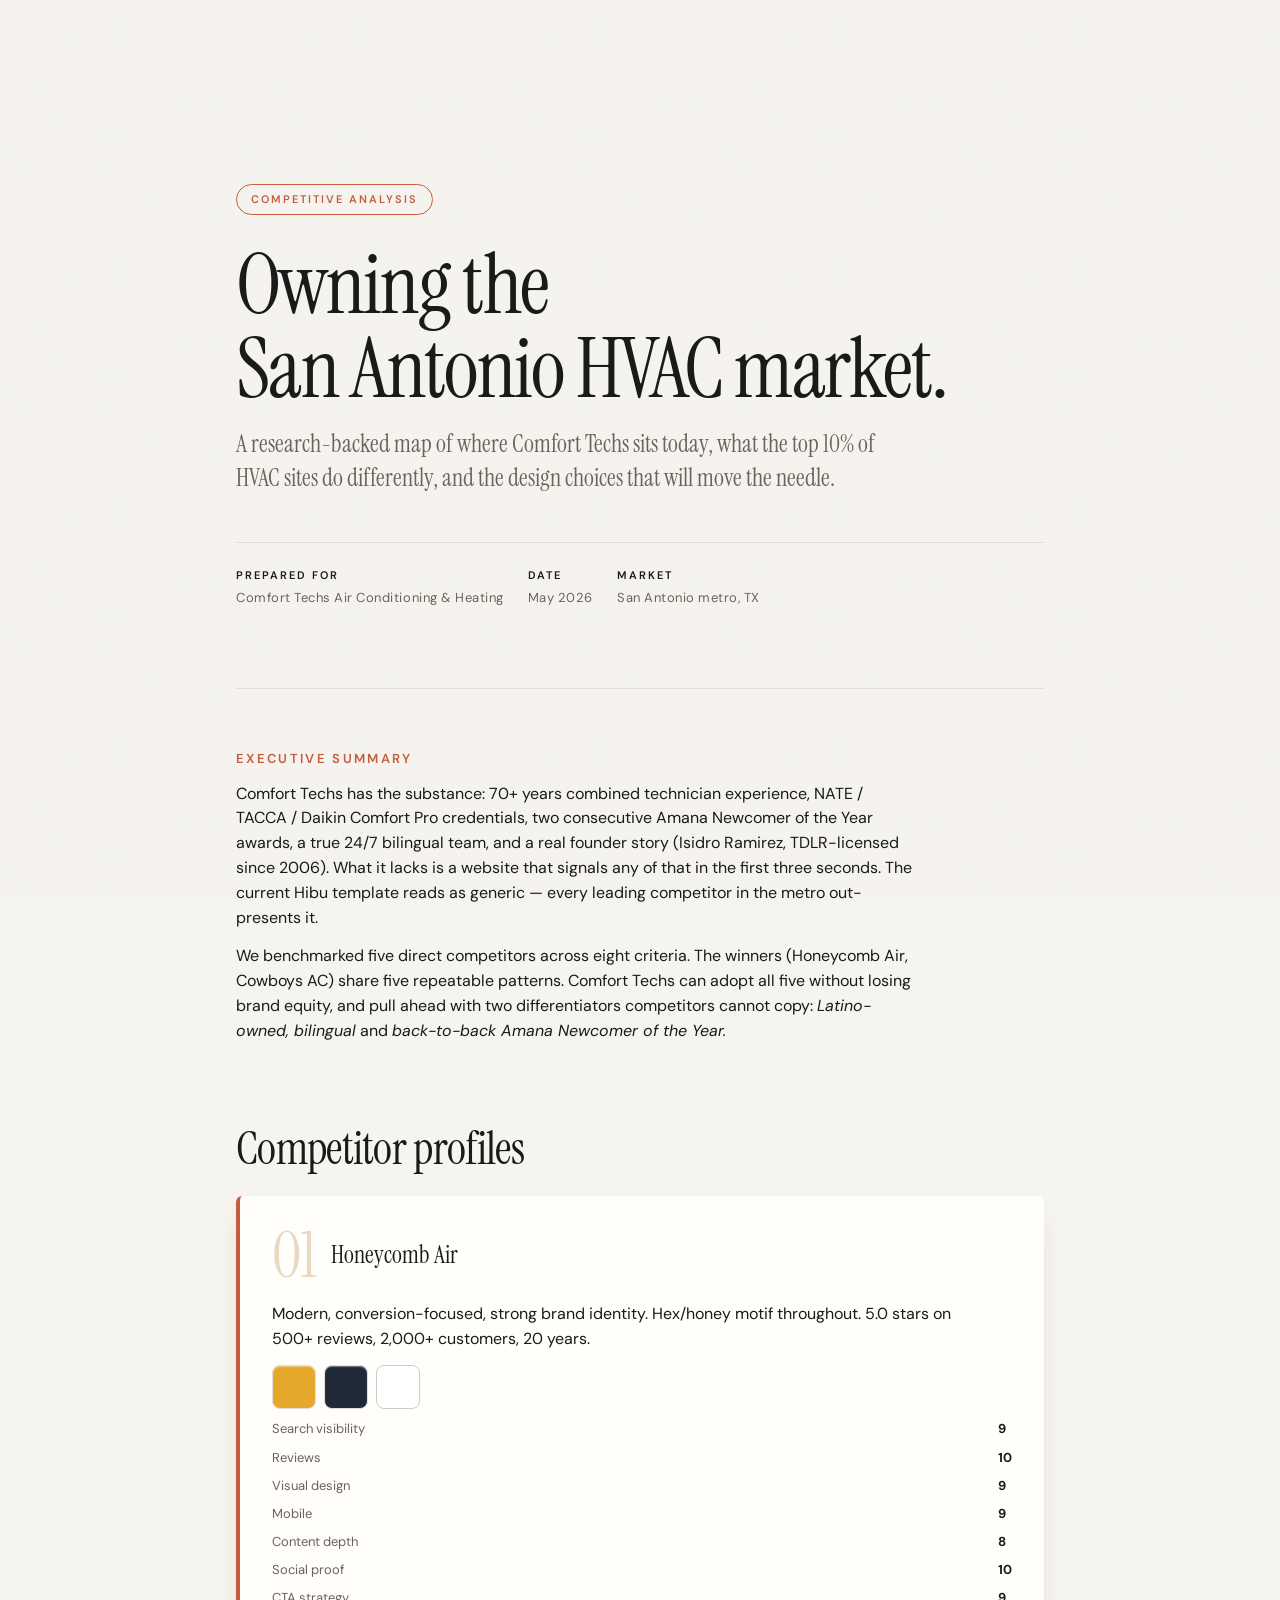
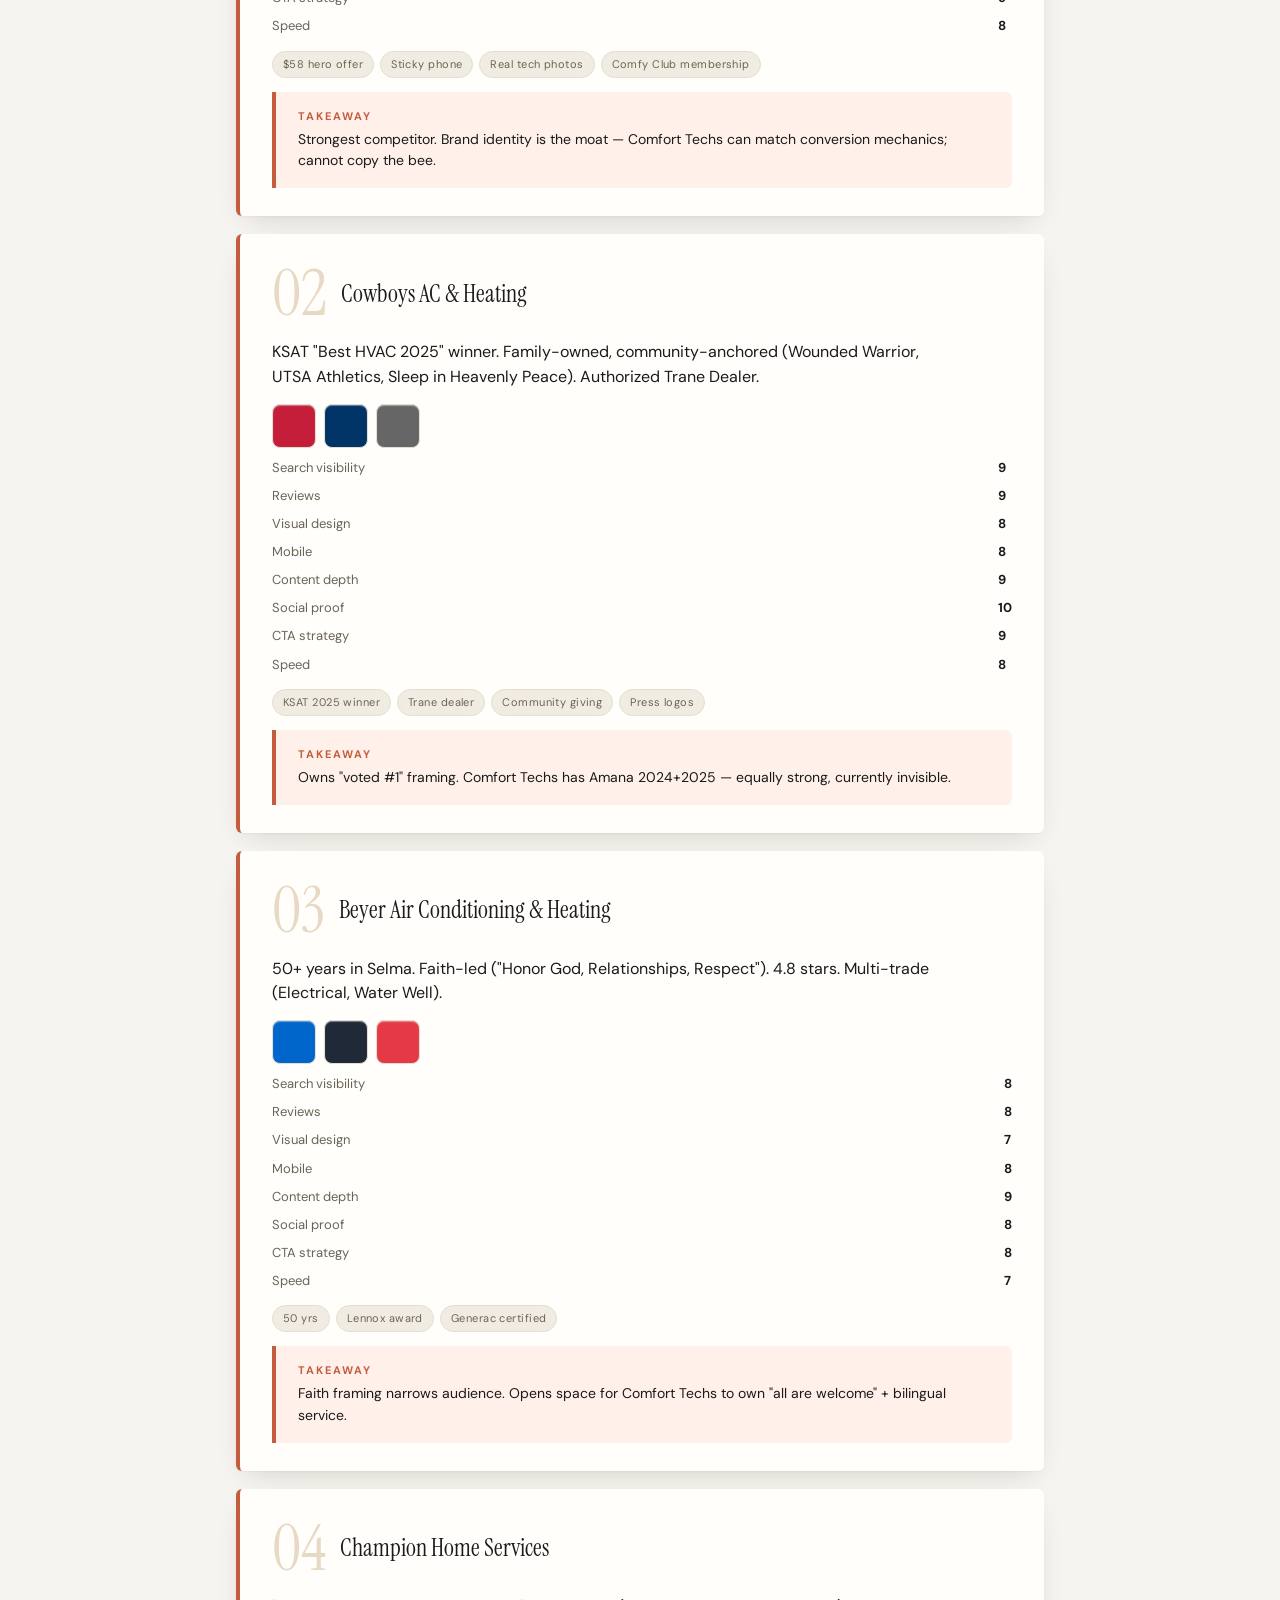
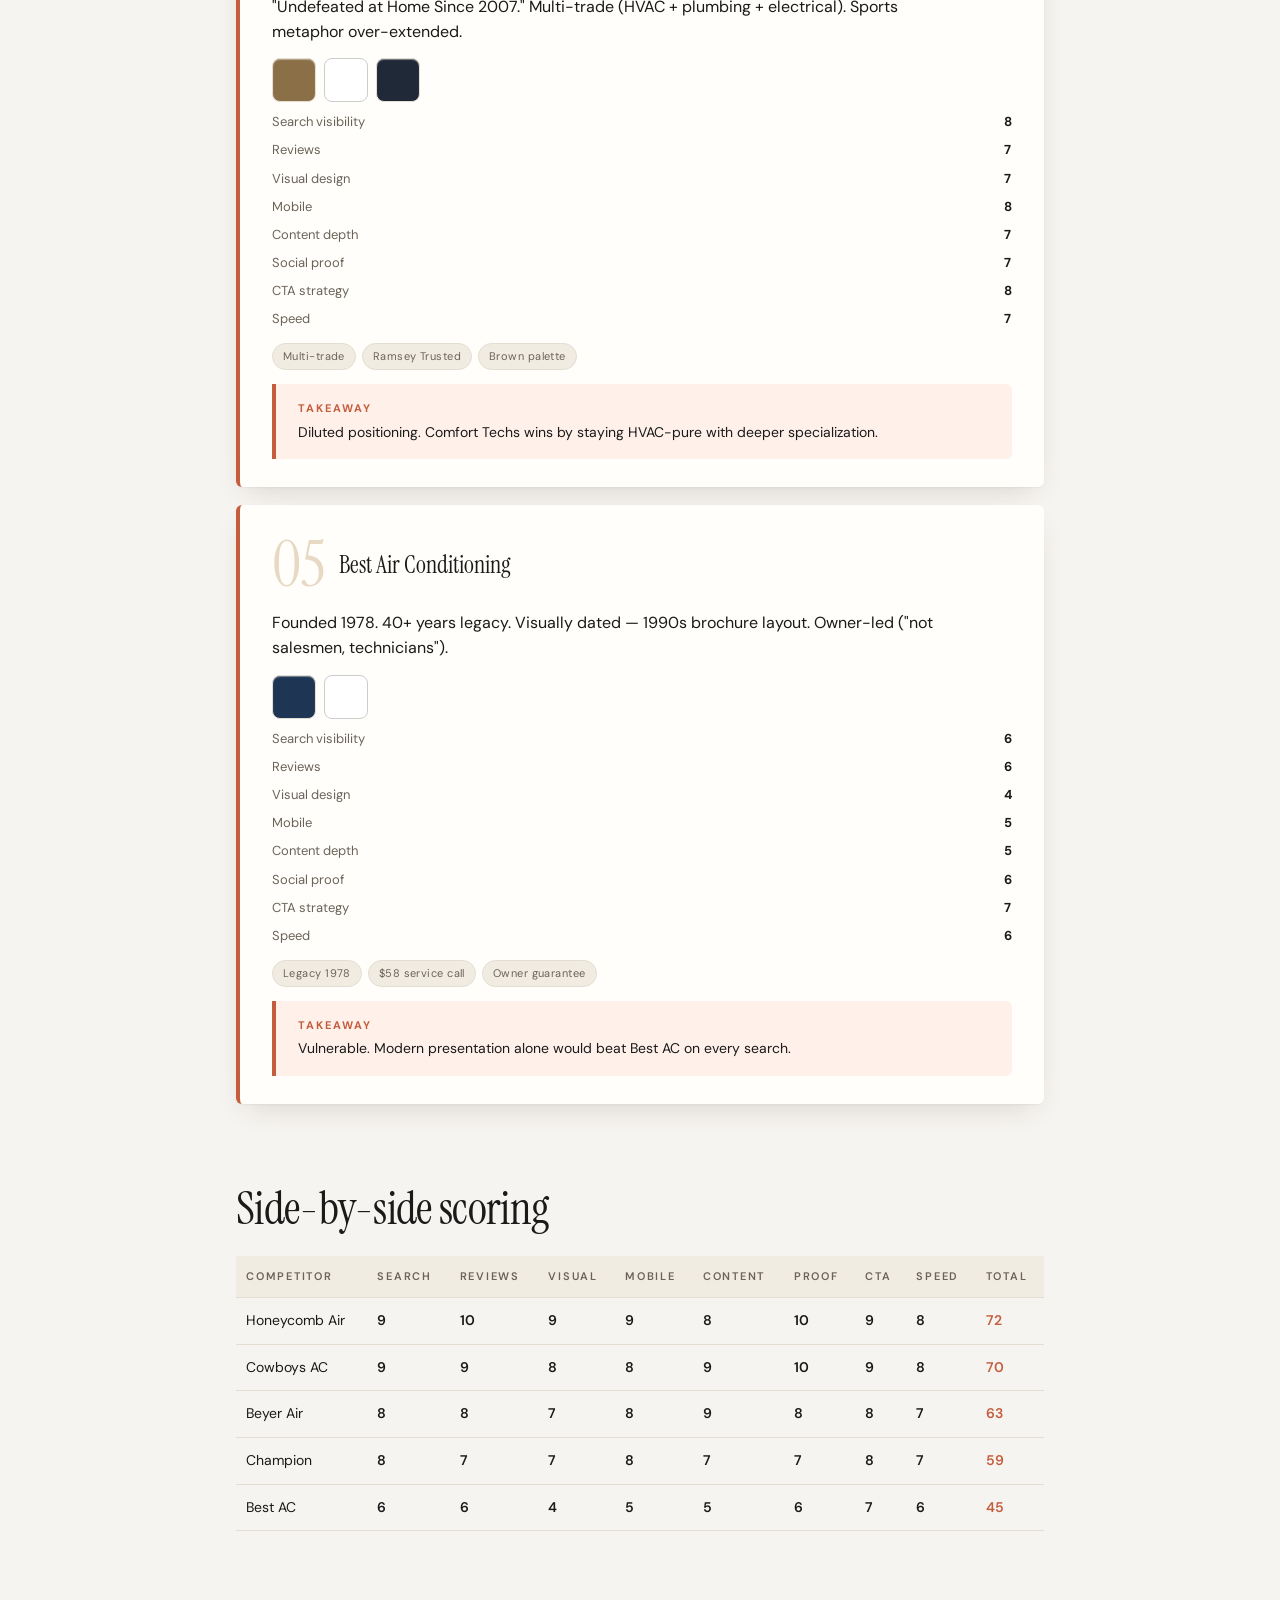
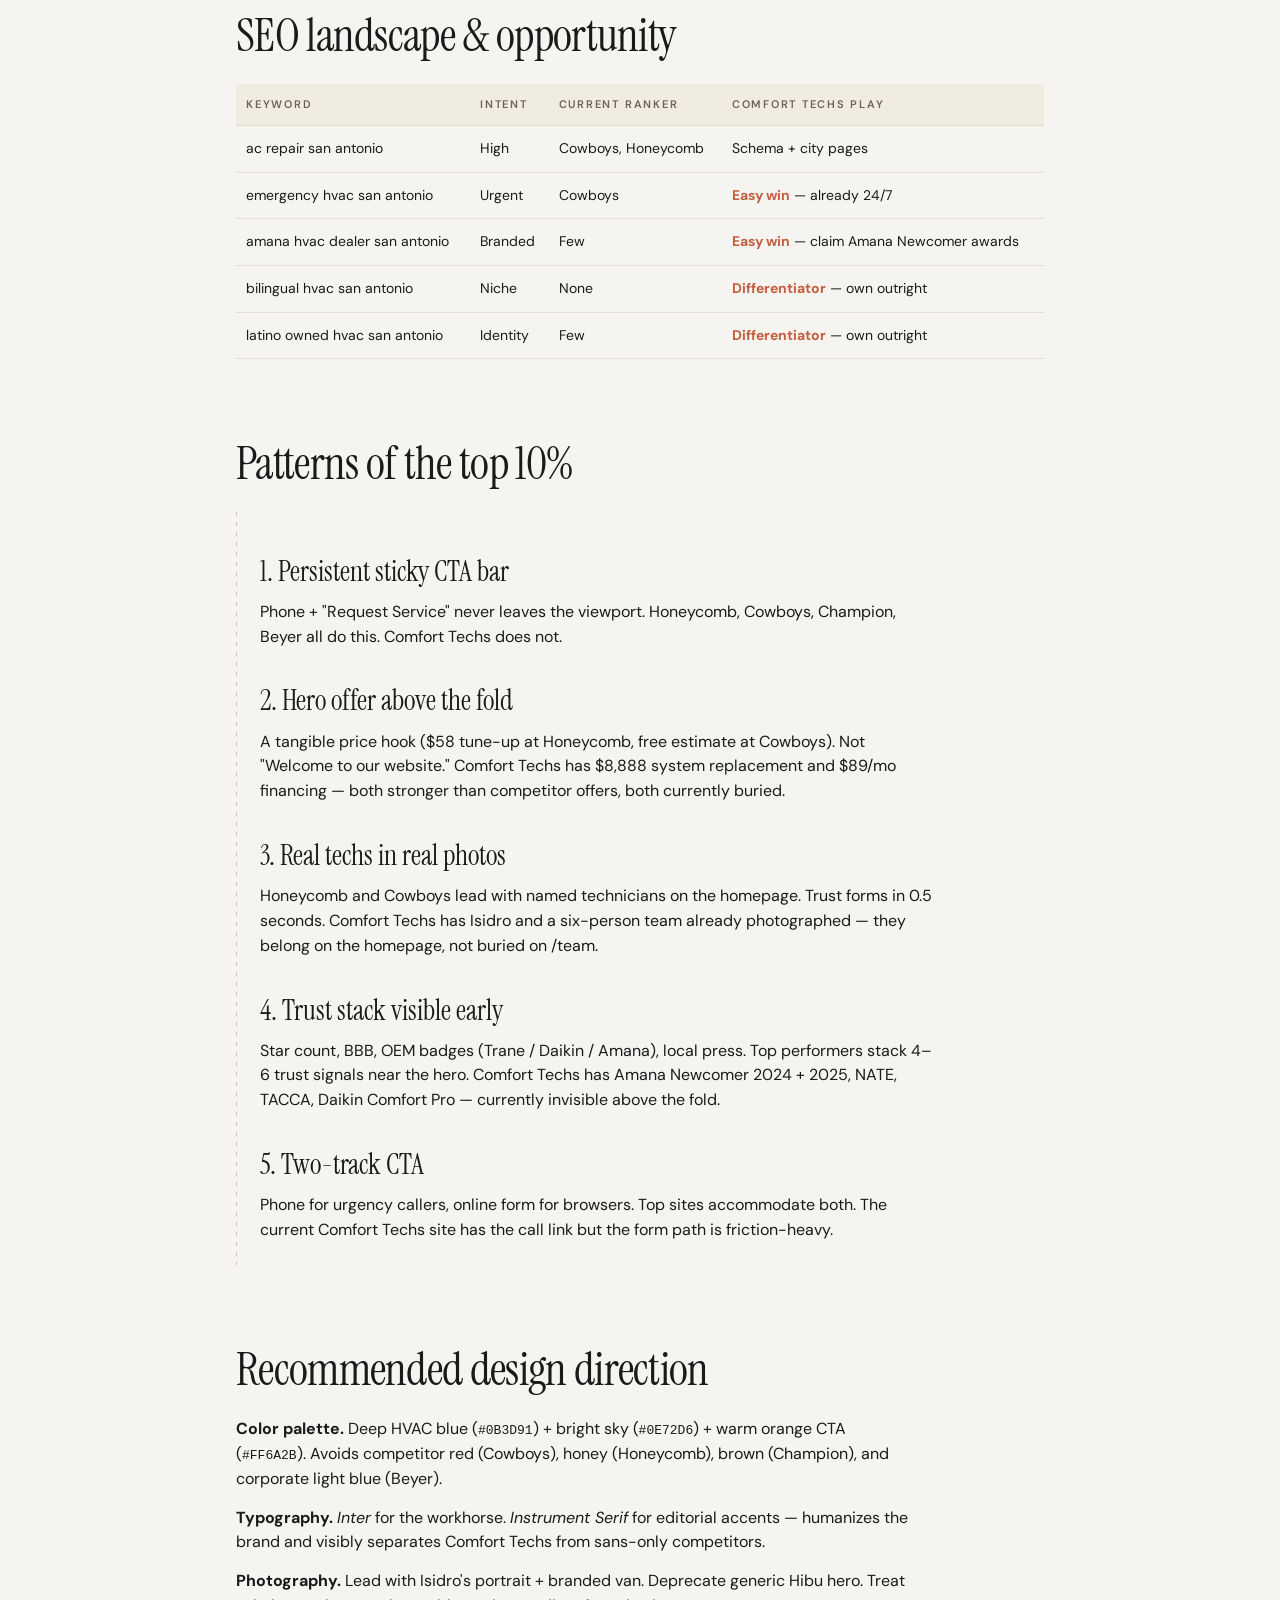
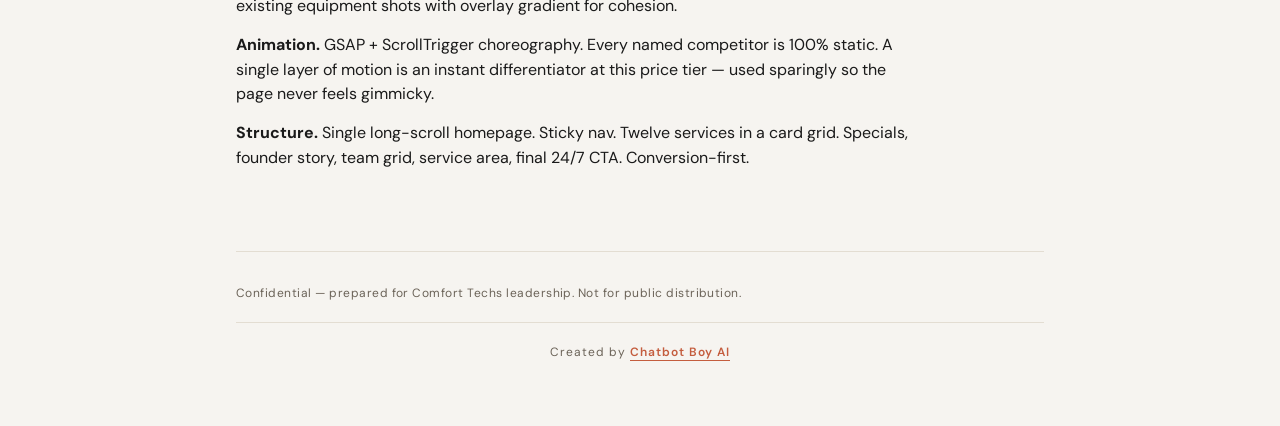
==== site/competitive-analysis.html @ fff66f8d "Comfort Techs website rebuild — premium scroll-animated single-page site Research-driven rebuild of " ====
<!doctype html>
<html lang="en">
<head>
<meta charset="utf-8">
<meta name="viewport" content="width=device-width,initial-scale=1">
<meta name="robots" content="noindex, nofollow">
<title>Comfort Techs — Competitive Analysis Report</title>
<link rel="preconnect" href="https://fonts.googleapis.com">
<link rel="preconnect" href="https://fonts.gstatic.com" crossorigin>
<link href="https://fonts.googleapis.com/css2?family=DM+Sans:wght@400;500;600;700&family=Instrument+Serif&display=swap" rel="stylesheet">
<style>
:root{
  --paper:#f6f4f0;
  --ink:#1a1a1a;
  --muted:#6b6358;
  --hairline:#e3ddd2;
  --terracotta:#c45d3e;
  --card:#fffefa;
  --shadow:0 1px 2px rgba(0,0,0,.04), 0 12px 28px -12px rgba(60,40,20,.18);
}
*{box-sizing:border-box}
html,body{margin:0;padding:0;background:var(--paper);color:var(--ink);font-family:"DM Sans",system-ui,sans-serif;line-height:1.55;-webkit-font-smoothing:antialiased}
body{position:relative;overflow-x:hidden}
body::before{
  content:"";position:fixed;inset:0;pointer-events:none;opacity:.35;z-index:0;
  background-image:url("data:image/svg+xml;utf8,<svg xmlns='http://www.w3.org/2000/svg' width='240' height='240'><filter id='n'><feTurbulence type='fractalNoise' baseFrequency='.85' numOctaves='2' stitchTiles='stitch'/><feColorMatrix values='0 0 0 0 .4 0 0 0 0 .35 0 0 0 0 .25 0 0 0 .07 0'/></filter><rect width='100%25' height='100%25' filter='url(%23n)'/></svg>");
}
.wrap{max-width:920px;margin:0 auto;padding:64px 56px;position:relative;z-index:1}
.cover{padding:120px 0 80px;border-bottom:1px solid var(--hairline);margin-bottom:60px}
.badge{display:inline-block;padding:6px 14px;border:1px solid var(--terracotta);color:var(--terracotta);font-size:11px;letter-spacing:.18em;text-transform:uppercase;font-weight:600;border-radius:999px;margin-bottom:28px}
h1{font-family:"Instrument Serif",serif;font-size:84px;line-height:1;letter-spacing:-.02em;font-weight:400;margin:0 0 16px}
h2{font-family:"Instrument Serif",serif;font-size:46px;line-height:1.05;letter-spacing:-.015em;font-weight:400;margin:80px 0 24px}
h3{font-family:"Instrument Serif",serif;font-size:28px;line-height:1.15;font-weight:400;margin:36px 0 12px}
h4{font-size:13px;letter-spacing:.18em;text-transform:uppercase;font-weight:600;color:var(--terracotta);margin:32px 0 12px}
.lede{font-family:"Instrument Serif",serif;font-size:24px;line-height:1.4;color:var(--muted);max-width:640px;margin-top:8px}
.meta{display:flex;gap:24px;margin-top:48px;padding-top:24px;border-top:1px solid var(--hairline);font-size:13px;color:var(--muted);letter-spacing:.04em}
.meta b{color:var(--ink);font-weight:600;display:block;font-size:11px;letter-spacing:.18em;text-transform:uppercase;margin-bottom:4px}
p{margin:0 0 14px;max-width:680px}
.card{background:var(--card);border-left:4px solid var(--terracotta);border-radius:6px;padding:28px 32px;box-shadow:var(--shadow);margin:18px 0;transition:transform .25s ease, box-shadow .25s ease}
.card:hover{transform:translateY(-2px);box-shadow:0 1px 2px rgba(0,0,0,.04), 0 18px 36px -14px rgba(60,40,20,.24)}
.card .num{font-family:"Instrument Serif",serif;font-size:64px;line-height:1;color:#e8d9c4;display:inline-block;margin-right:14px;vertical-align:middle}
.card .ctitle{font-family:"Instrument Serif",serif;font-size:24px;line-height:1.2;display:inline-block;vertical-align:middle}
.swatches{display:flex;gap:8px;margin:14px 0 6px}
.sw{width:44px;height:44px;border-radius:8px;border:1px solid var(--hairline);box-shadow:inset 0 1px 1px rgba(255,255,255,.4)}
.tags{display:flex;flex-wrap:wrap;gap:6px;margin-top:14px}
.tag{display:inline-block;padding:4px 10px;background:#f1ece2;border:1px solid var(--hairline);border-radius:999px;font-size:11px;letter-spacing:.04em;color:var(--muted)}
table{width:100%;border-collapse:collapse;margin:18px 0 28px;font-size:14px}
th,td{padding:12px 10px;text-align:left;border-bottom:1px solid var(--hairline)}
th{font-size:11px;letter-spacing:.16em;text-transform:uppercase;color:var(--muted);font-weight:600;background:#f1ece2}
td.score{font-variant-numeric:tabular-nums;font-weight:600}
.flow{position:relative;padding:8px 0 8px 24px;margin:24px 0}
.flow::before{content:"";position:absolute;left:0;top:0;bottom:0;width:1px;background:repeating-linear-gradient(to bottom, var(--terracotta) 0 4px, transparent 4px 10px);opacity:.4}
.score-row{display:grid;grid-template-columns:1fr auto;gap:8px 18px;font-size:13px;margin-top:10px}
.score-row span{color:var(--muted)}
.score-row b{font-variant-numeric:tabular-nums}
.takeaway{background:#fff1ea;border-left:4px solid var(--terracotta);padding:16px 22px;margin:14px 0 0;border-radius:0 6px 6px 0;font-size:14px}
.takeaway b{color:var(--terracotta);font-size:11px;letter-spacing:.18em;text-transform:uppercase;display:block;margin-bottom:4px}
.foot{margin-top:80px;padding-top:32px;border-top:1px solid var(--hairline);font-size:12px;color:var(--muted);letter-spacing:.04em}
@media (max-width:640px){
  .wrap{padding:40px 24px}
  h1{font-size:54px}
  h2{font-size:34px;margin-top:56px}
  .meta{flex-direction:column;gap:14px}
  .card{padding:20px 22px}
}
@media print{
  body{background:#fff}
  body::before{display:none}
  .wrap{padding:0;max-width:none}
  .card{break-inside:avoid;box-shadow:none;border:1px solid var(--hairline);border-left:4px solid var(--terracotta)}
  h2{break-after:avoid}
  table{break-inside:avoid}
  @page{size:A4;margin:18mm}
}
</style>
</head>
<body>
<div class="wrap">

  <header class="cover">
    <div class="badge">Competitive Analysis</div>
    <h1>Owning the<br>San Antonio HVAC market.</h1>
    <p class="lede">A research-backed map of where Comfort Techs sits today, what the top 10% of HVAC sites do differently, and the design choices that will move the needle.</p>
    <div class="meta">
      <div><b>Prepared for</b>Comfort Techs Air Conditioning &amp; Heating</div>
      <div><b>Date</b>May 2026</div>
      <div><b>Market</b>San Antonio metro, TX</div>
    </div>
  </header>

  <h4>Executive Summary</h4>
  <p>Comfort Techs has the substance: 70+ years combined technician experience, NATE / TACCA / Daikin Comfort Pro credentials, two consecutive Amana Newcomer of the Year awards, a true 24/7 bilingual team, and a real founder story (Isidro Ramirez, TDLR-licensed since 2006). What it lacks is a website that signals any of that in the first three seconds. The current Hibu template reads as generic — every leading competitor in the metro out-presents it.</p>
  <p>We benchmarked five direct competitors across eight criteria. The winners (Honeycomb Air, Cowboys AC) share five repeatable patterns. Comfort Techs can adopt all five without losing brand equity, and pull ahead with two differentiators competitors cannot copy: <i>Latino-owned, bilingual</i> and <i>back-to-back Amana Newcomer of the Year.</i></p>

  <h2>Competitor profiles</h2>

  <div class="card">
    <span class="num">01</span><span class="ctitle">Honeycomb Air</span>
    <p style="margin-top:14px">Modern, conversion-focused, strong brand identity. Hex/honey motif throughout. 5.0 stars on 500+ reviews, 2,000+ customers, 20 years.</p>
    <div class="swatches">
      <div class="sw" style="background:#E5A82B" title="Honey gold"></div>
      <div class="sw" style="background:#1F2937" title="Charcoal navy"></div>
      <div class="sw" style="background:#FFFFFF;border-color:#ccc" title="White"></div>
    </div>
    <div class="score-row">
      <span>Search visibility</span><b>9</b>
      <span>Reviews</span><b>10</b>
      <span>Visual design</span><b>9</b>
      <span>Mobile</span><b>9</b>
      <span>Content depth</span><b>8</b>
      <span>Social proof</span><b>10</b>
      <span>CTA strategy</span><b>9</b>
      <span>Speed</span><b>8</b>
    </div>
    <div class="tags"><span class="tag">$58 hero offer</span><span class="tag">Sticky phone</span><span class="tag">Real tech photos</span><span class="tag">Comfy Club membership</span></div>
    <div class="takeaway"><b>Takeaway</b>Strongest competitor. Brand identity is the moat — Comfort Techs can match conversion mechanics; cannot copy the bee.</div>
  </div>

  <div class="card">
    <span class="num">02</span><span class="ctitle">Cowboys AC &amp; Heating</span>
    <p style="margin-top:14px">KSAT "Best HVAC 2025" winner. Family-owned, community-anchored (Wounded Warrior, UTSA Athletics, Sleep in Heavenly Peace). Authorized Trane Dealer.</p>
    <div class="swatches">
      <div class="sw" style="background:#C41E3A"></div>
      <div class="sw" style="background:#003366"></div>
      <div class="sw" style="background:#666666"></div>
    </div>
    <div class="score-row">
      <span>Search visibility</span><b>9</b>
      <span>Reviews</span><b>9</b>
      <span>Visual design</span><b>8</b>
      <span>Mobile</span><b>8</b>
      <span>Content depth</span><b>9</b>
      <span>Social proof</span><b>10</b>
      <span>CTA strategy</span><b>9</b>
      <span>Speed</span><b>8</b>
    </div>
    <div class="tags"><span class="tag">KSAT 2025 winner</span><span class="tag">Trane dealer</span><span class="tag">Community giving</span><span class="tag">Press logos</span></div>
    <div class="takeaway"><b>Takeaway</b>Owns "voted #1" framing. Comfort Techs has Amana 2024+2025 — equally strong, currently invisible.</div>
  </div>

  <div class="card">
    <span class="num">03</span><span class="ctitle">Beyer Air Conditioning &amp; Heating</span>
    <p style="margin-top:14px">50+ years in Selma. Faith-led ("Honor God, Relationships, Respect"). 4.8 stars. Multi-trade (Electrical, Water Well).</p>
    <div class="swatches">
      <div class="sw" style="background:#0066CC"></div>
      <div class="sw" style="background:#1F2937"></div>
      <div class="sw" style="background:#E63946"></div>
    </div>
    <div class="score-row">
      <span>Search visibility</span><b>8</b>
      <span>Reviews</span><b>8</b>
      <span>Visual design</span><b>7</b>
      <span>Mobile</span><b>8</b>
      <span>Content depth</span><b>9</b>
      <span>Social proof</span><b>8</b>
      <span>CTA strategy</span><b>8</b>
      <span>Speed</span><b>7</b>
    </div>
    <div class="tags"><span class="tag">50 yrs</span><span class="tag">Lennox award</span><span class="tag">Generac certified</span></div>
    <div class="takeaway"><b>Takeaway</b>Faith framing narrows audience. Opens space for Comfort Techs to own "all are welcome" + bilingual service.</div>
  </div>

  <div class="card">
    <span class="num">04</span><span class="ctitle">Champion Home Services</span>
    <p style="margin-top:14px">"Undefeated at Home Since 2007." Multi-trade (HVAC + plumbing + electrical). Sports metaphor over-extended.</p>
    <div class="swatches">
      <div class="sw" style="background:#8B6F47"></div>
      <div class="sw" style="background:#FFFFFF;border-color:#ccc"></div>
      <div class="sw" style="background:#1F2937"></div>
    </div>
    <div class="score-row">
      <span>Search visibility</span><b>8</b>
      <span>Reviews</span><b>7</b>
      <span>Visual design</span><b>7</b>
      <span>Mobile</span><b>8</b>
      <span>Content depth</span><b>7</b>
      <span>Social proof</span><b>7</b>
      <span>CTA strategy</span><b>8</b>
      <span>Speed</span><b>7</b>
    </div>
    <div class="tags"><span class="tag">Multi-trade</span><span class="tag">Ramsey Trusted</span><span class="tag">Brown palette</span></div>
    <div class="takeaway"><b>Takeaway</b>Diluted positioning. Comfort Techs wins by staying HVAC-pure with deeper specialization.</div>
  </div>

  <div class="card">
    <span class="num">05</span><span class="ctitle">Best Air Conditioning</span>
    <p style="margin-top:14px">Founded 1978. 40+ years legacy. Visually dated — 1990s brochure layout. Owner-led ("not salesmen, technicians").</p>
    <div class="swatches">
      <div class="sw" style="background:#1F3554"></div>
      <div class="sw" style="background:#FFFFFF;border-color:#ccc"></div>
    </div>
    <div class="score-row">
      <span>Search visibility</span><b>6</b>
      <span>Reviews</span><b>6</b>
      <span>Visual design</span><b>4</b>
      <span>Mobile</span><b>5</b>
      <span>Content depth</span><b>5</b>
      <span>Social proof</span><b>6</b>
      <span>CTA strategy</span><b>7</b>
      <span>Speed</span><b>6</b>
    </div>
    <div class="tags"><span class="tag">Legacy 1978</span><span class="tag">$58 service call</span><span class="tag">Owner guarantee</span></div>
    <div class="takeaway"><b>Takeaway</b>Vulnerable. Modern presentation alone would beat Best AC on every search.</div>
  </div>

  <h2>Side-by-side scoring</h2>
  <table>
    <thead><tr><th>Competitor</th><th>Search</th><th>Reviews</th><th>Visual</th><th>Mobile</th><th>Content</th><th>Proof</th><th>CTA</th><th>Speed</th><th>Total</th></tr></thead>
    <tbody>
      <tr><td>Honeycomb Air</td><td class="score">9</td><td class="score">10</td><td class="score">9</td><td class="score">9</td><td class="score">8</td><td class="score">10</td><td class="score">9</td><td class="score">8</td><td class="score" style="color:var(--terracotta)">72</td></tr>
      <tr><td>Cowboys AC</td><td class="score">9</td><td class="score">9</td><td class="score">8</td><td class="score">8</td><td class="score">9</td><td class="score">10</td><td class="score">9</td><td class="score">8</td><td class="score" style="color:var(--terracotta)">70</td></tr>
      <tr><td>Beyer Air</td><td class="score">8</td><td class="score">8</td><td class="score">7</td><td class="score">8</td><td class="score">9</td><td class="score">8</td><td class="score">8</td><td class="score">7</td><td class="score" style="color:var(--terracotta)">63</td></tr>
      <tr><td>Champion</td><td class="score">8</td><td class="score">7</td><td class="score">7</td><td class="score">8</td><td class="score">7</td><td class="score">7</td><td class="score">8</td><td class="score">7</td><td class="score" style="color:var(--terracotta)">59</td></tr>
      <tr><td>Best AC</td><td class="score">6</td><td class="score">6</td><td class="score">4</td><td class="score">5</td><td class="score">5</td><td class="score">6</td><td class="score">7</td><td class="score">6</td><td class="score" style="color:var(--terracotta)">45</td></tr>
    </tbody>
  </table>

  <h2>SEO landscape &amp; opportunity</h2>
  <table>
    <thead><tr><th>Keyword</th><th>Intent</th><th>Current ranker</th><th>Comfort Techs play</th></tr></thead>
    <tbody>
      <tr><td>ac repair san antonio</td><td>High</td><td>Cowboys, Honeycomb</td><td>Schema + city pages</td></tr>
      <tr><td>emergency hvac san antonio</td><td>Urgent</td><td>Cowboys</td><td><b style="color:var(--terracotta)">Easy win</b> — already 24/7</td></tr>
      <tr><td>amana hvac dealer san antonio</td><td>Branded</td><td>Few</td><td><b style="color:var(--terracotta)">Easy win</b> — claim Amana Newcomer awards</td></tr>
      <tr><td>bilingual hvac san antonio</td><td>Niche</td><td>None</td><td><b style="color:var(--terracotta)">Differentiator</b> — own outright</td></tr>
      <tr><td>latino owned hvac san antonio</td><td>Identity</td><td>Few</td><td><b style="color:var(--terracotta)">Differentiator</b> — own outright</td></tr>
    </tbody>
  </table>

  <h2>Patterns of the top 10%</h2>
  <div class="flow">
    <h3>1. Persistent sticky CTA bar</h3>
    <p>Phone + "Request Service" never leaves the viewport. Honeycomb, Cowboys, Champion, Beyer all do this. Comfort Techs does not.</p>

    <h3>2. Hero offer above the fold</h3>
    <p>A tangible price hook ($58 tune-up at Honeycomb, free estimate at Cowboys). Not "Welcome to our website." Comfort Techs has $8,888 system replacement and $89/mo financing — both stronger than competitor offers, both currently buried.</p>

    <h3>3. Real techs in real photos</h3>
    <p>Honeycomb and Cowboys lead with named technicians on the homepage. Trust forms in 0.5 seconds. Comfort Techs has Isidro and a six-person team already photographed — they belong on the homepage, not buried on /team.</p>

    <h3>4. Trust stack visible early</h3>
    <p>Star count, BBB, OEM badges (Trane / Daikin / Amana), local press. Top performers stack 4–6 trust signals near the hero. Comfort Techs has Amana Newcomer 2024 + 2025, NATE, TACCA, Daikin Comfort Pro — currently invisible above the fold.</p>

    <h3>5. Two-track CTA</h3>
    <p>Phone for urgency callers, online form for browsers. Top sites accommodate both. The current Comfort Techs site has the call link but the form path is friction-heavy.</p>
  </div>

  <h2>Recommended design direction</h2>
  <p><b>Color palette.</b> Deep HVAC blue (<code>#0B3D91</code>) + bright sky (<code>#0E72D6</code>) + warm orange CTA (<code>#FF6A2B</code>). Avoids competitor red (Cowboys), honey (Honeycomb), brown (Champion), and corporate light blue (Beyer).</p>
  <p><b>Typography.</b> <i>Inter</i> for the workhorse. <i>Instrument Serif</i> for editorial accents — humanizes the brand and visibly separates Comfort Techs from sans-only competitors.</p>
  <p><b>Photography.</b> Lead with Isidro's portrait + branded van. Deprecate generic Hibu hero. Treat existing equipment shots with overlay gradient for cohesion.</p>
  <p><b>Animation.</b> GSAP + ScrollTrigger choreography. Every named competitor is 100% static. A single layer of motion is an instant differentiator at this price tier — used sparingly so the page never feels gimmicky.</p>
  <p><b>Structure.</b> Single long-scroll homepage. Sticky nav. Twelve services in a card grid. Specials, founder story, team grid, service area, final 24/7 CTA. Conversion-first.</p>

  <div class="foot">
    <div>Confidential — prepared for Comfort Techs leadership. Not for public distribution.</div>
    <div style="width:100%; margin-top:20px; padding-top:20px; border-top:1px solid var(--hairline); text-align:center; font-size:12px; letter-spacing:0.08em;">
      Created by <a href="https://www.chatbotboy.ai/" target="_blank" rel="noopener" style="color:var(--terracotta); font-weight:600; border-bottom:1px solid var(--terracotta); text-decoration:none;">Chatbot Boy AI</a>
    </div>
  </div>

</div>
</body>
</html>
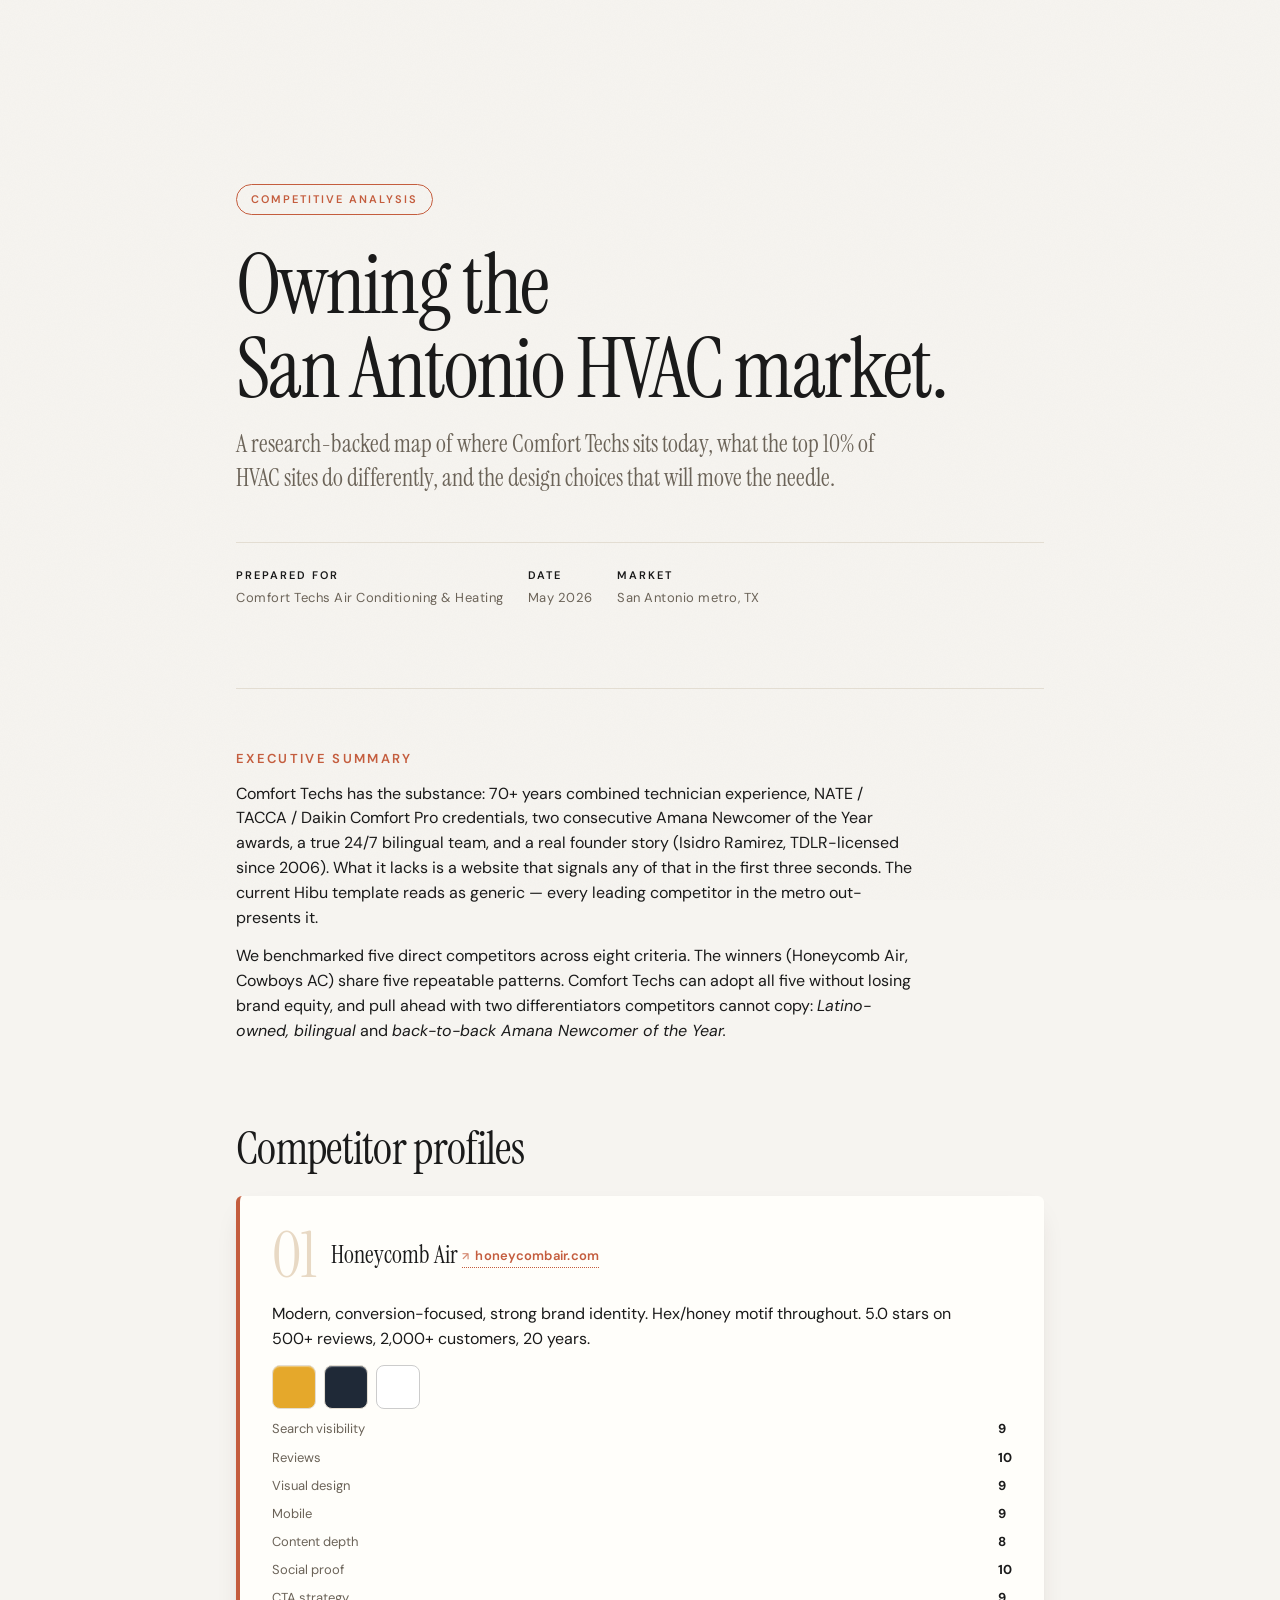
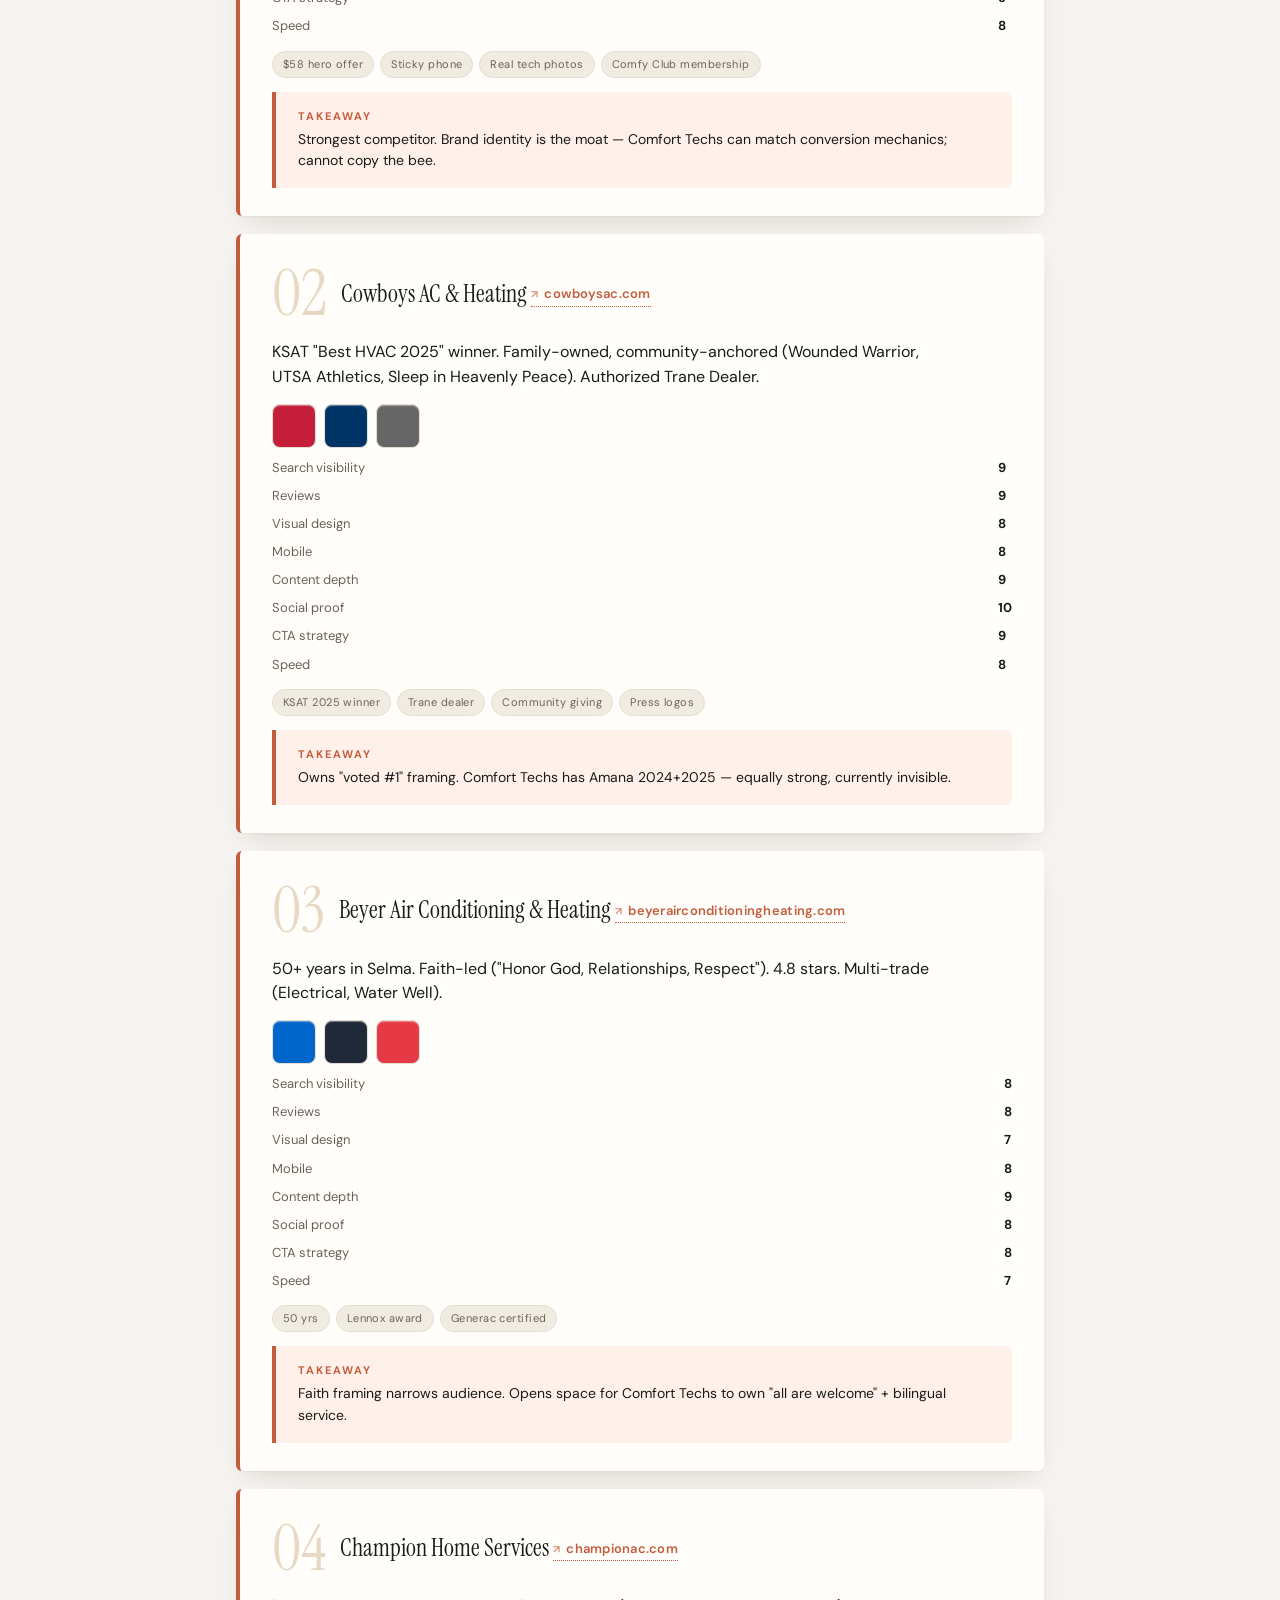
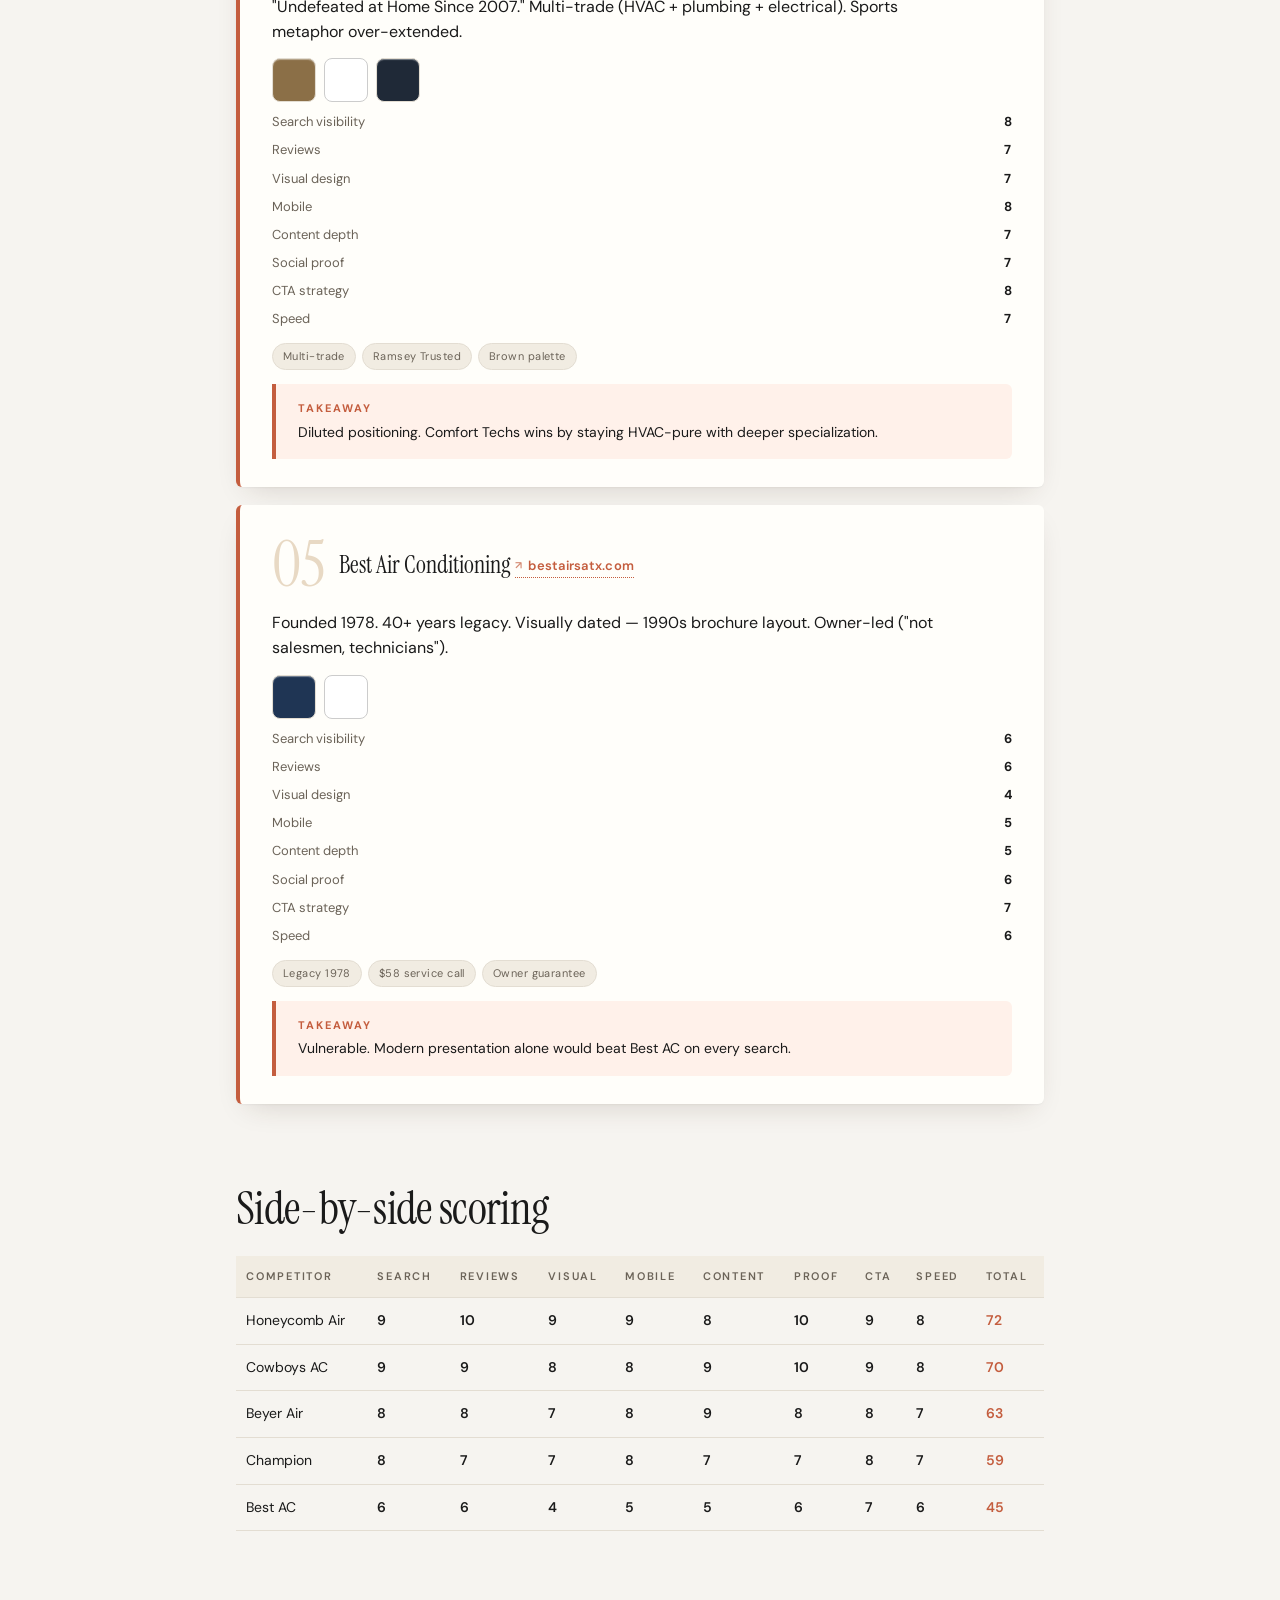
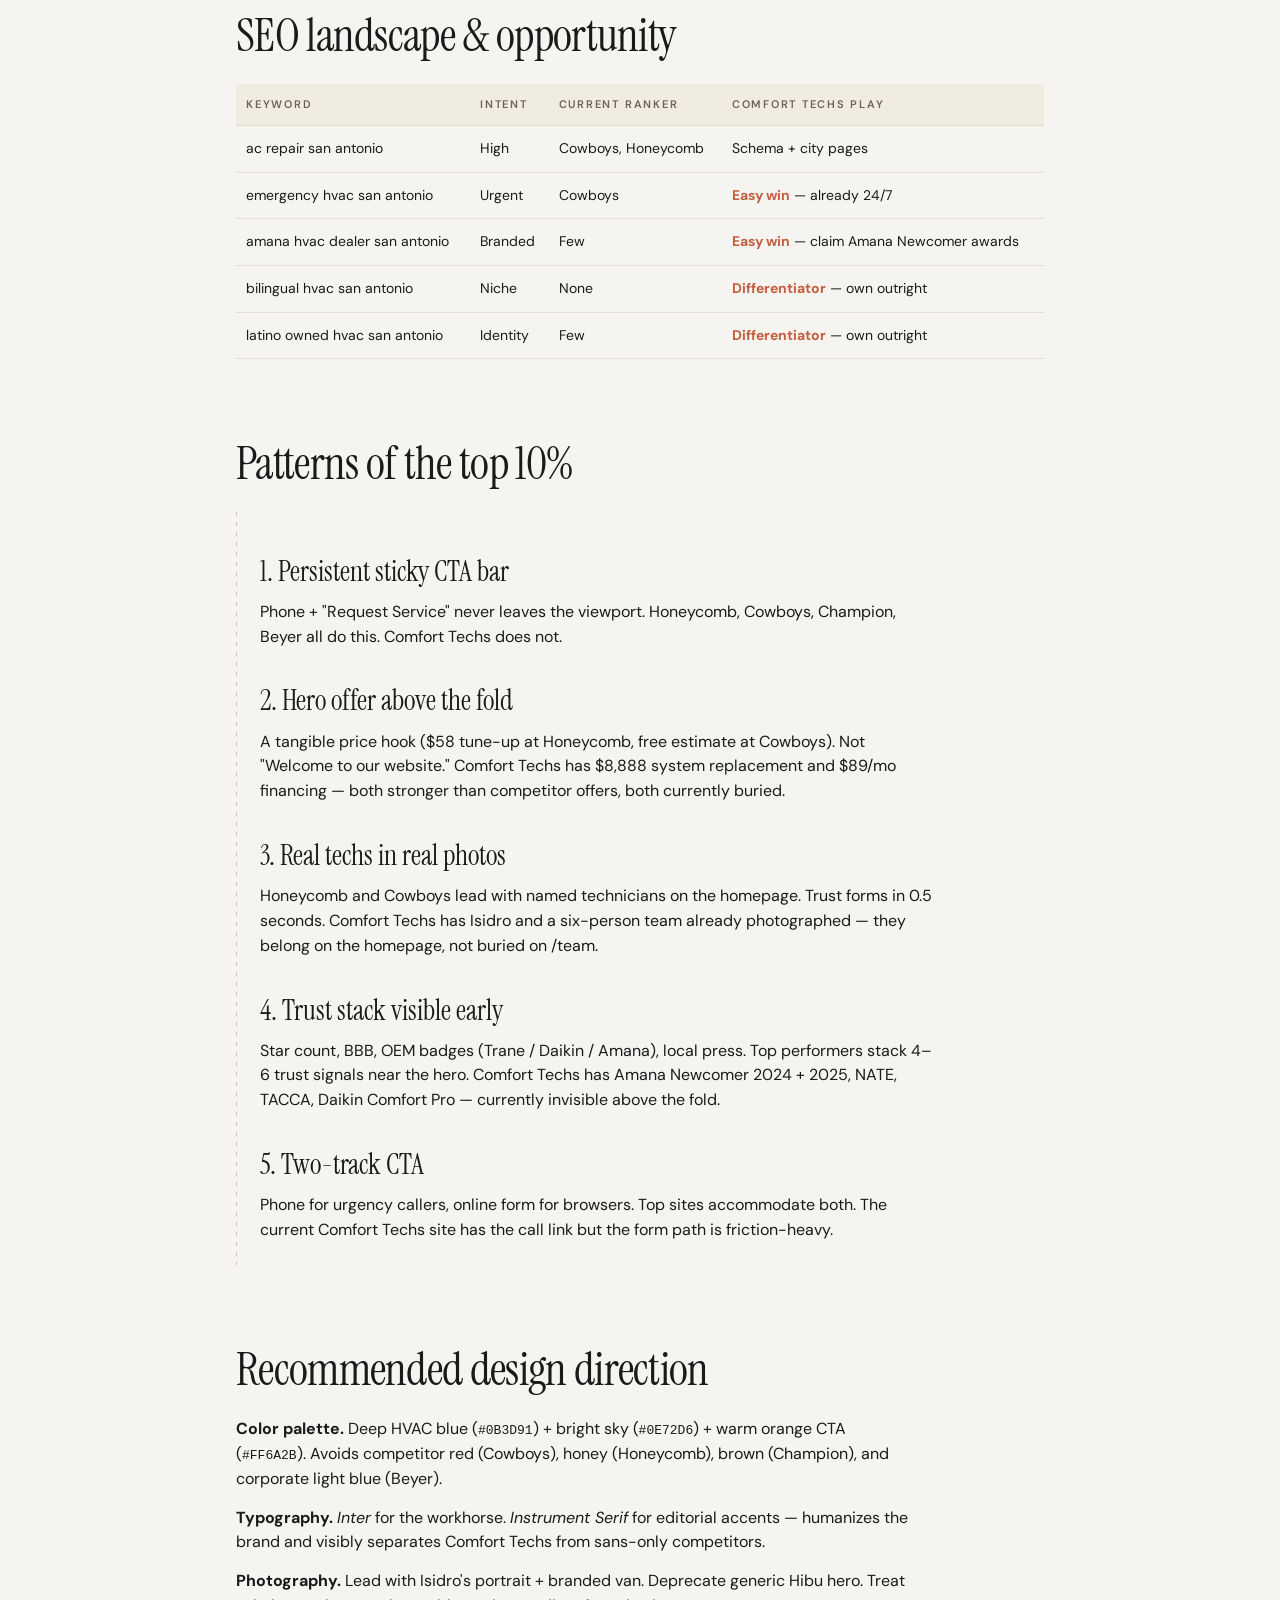
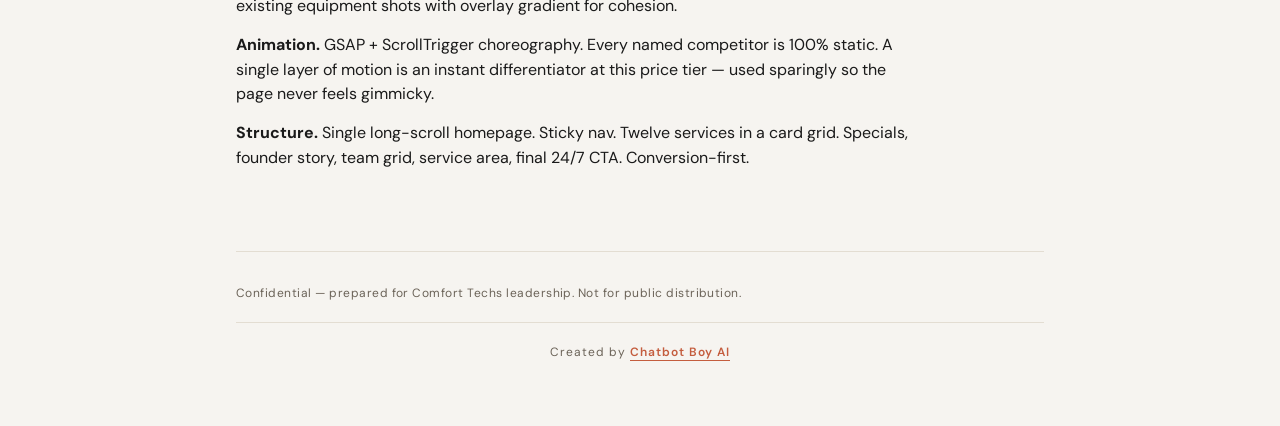
==== commit 9a413468: "Spanish translation, full-bleed hero video, mobile menu hardening - i18n.js: EN/ES dictionary coveri" ====
--- a/site/competitive-analysis.html
+++ b/site/competitive-analysis.html
@@ -55,6 +55,9 @@
 .score-row b{font-variant-numeric:tabular-nums}
 .takeaway{background:#fff1ea;border-left:4px solid var(--terracotta);padding:16px 22px;margin:14px 0 0;border-radius:0 6px 6px 0;font-size:14px}
 .takeaway b{color:var(--terracotta);font-size:11px;letter-spacing:.18em;text-transform:uppercase;display:block;margin-bottom:4px}
+.url{display:inline-flex;align-items:center;gap:6px;margin:6px 0 2px;font-size:13px;color:var(--terracotta);font-weight:600;letter-spacing:.02em;border-bottom:1px dotted var(--terracotta);padding-bottom:1px;text-decoration:none}
+.url:hover{border-bottom-style:solid}
+.url::before{content:"↗";font-size:11px;opacity:.7}
 .foot{margin-top:80px;padding-top:32px;border-top:1px solid var(--hairline);font-size:12px;color:var(--muted);letter-spacing:.04em}
 @media (max-width:640px){
   .wrap{padding:40px 24px}
@@ -96,6 +99,7 @@
 
   <div class="card">
     <span class="num">01</span><span class="ctitle">Honeycomb Air</span>
+    <a class="url" href="https://honeycombair.com" target="_blank" rel="noopener">honeycombair.com</a>
     <p style="margin-top:14px">Modern, conversion-focused, strong brand identity. Hex/honey motif throughout. 5.0 stars on 500+ reviews, 2,000+ customers, 20 years.</p>
     <div class="swatches">
       <div class="sw" style="background:#E5A82B" title="Honey gold"></div>
@@ -118,6 +122,7 @@
 
   <div class="card">
     <span class="num">02</span><span class="ctitle">Cowboys AC &amp; Heating</span>
+    <a class="url" href="https://cowboysac.com" target="_blank" rel="noopener">cowboysac.com</a>
     <p style="margin-top:14px">KSAT "Best HVAC 2025" winner. Family-owned, community-anchored (Wounded Warrior, UTSA Athletics, Sleep in Heavenly Peace). Authorized Trane Dealer.</p>
     <div class="swatches">
       <div class="sw" style="background:#C41E3A"></div>
@@ -140,6 +145,7 @@
 
   <div class="card">
     <span class="num">03</span><span class="ctitle">Beyer Air Conditioning &amp; Heating</span>
+    <a class="url" href="https://beyerairconditioningheating.com" target="_blank" rel="noopener">beyerairconditioningheating.com</a>
     <p style="margin-top:14px">50+ years in Selma. Faith-led ("Honor God, Relationships, Respect"). 4.8 stars. Multi-trade (Electrical, Water Well).</p>
     <div class="swatches">
       <div class="sw" style="background:#0066CC"></div>
@@ -162,6 +168,7 @@
 
   <div class="card">
     <span class="num">04</span><span class="ctitle">Champion Home Services</span>
+    <a class="url" href="https://www.championac.com" target="_blank" rel="noopener">championac.com</a>
     <p style="margin-top:14px">"Undefeated at Home Since 2007." Multi-trade (HVAC + plumbing + electrical). Sports metaphor over-extended.</p>
     <div class="swatches">
       <div class="sw" style="background:#8B6F47"></div>
@@ -184,6 +191,7 @@
 
   <div class="card">
     <span class="num">05</span><span class="ctitle">Best Air Conditioning</span>
+    <a class="url" href="https://www.bestairsatx.com" target="_blank" rel="noopener">bestairsatx.com</a>
     <p style="margin-top:14px">Founded 1978. 40+ years legacy. Visually dated — 1990s brochure layout. Owner-led ("not salesmen, technicians").</p>
     <div class="swatches">
       <div class="sw" style="background:#1F3554"></div>
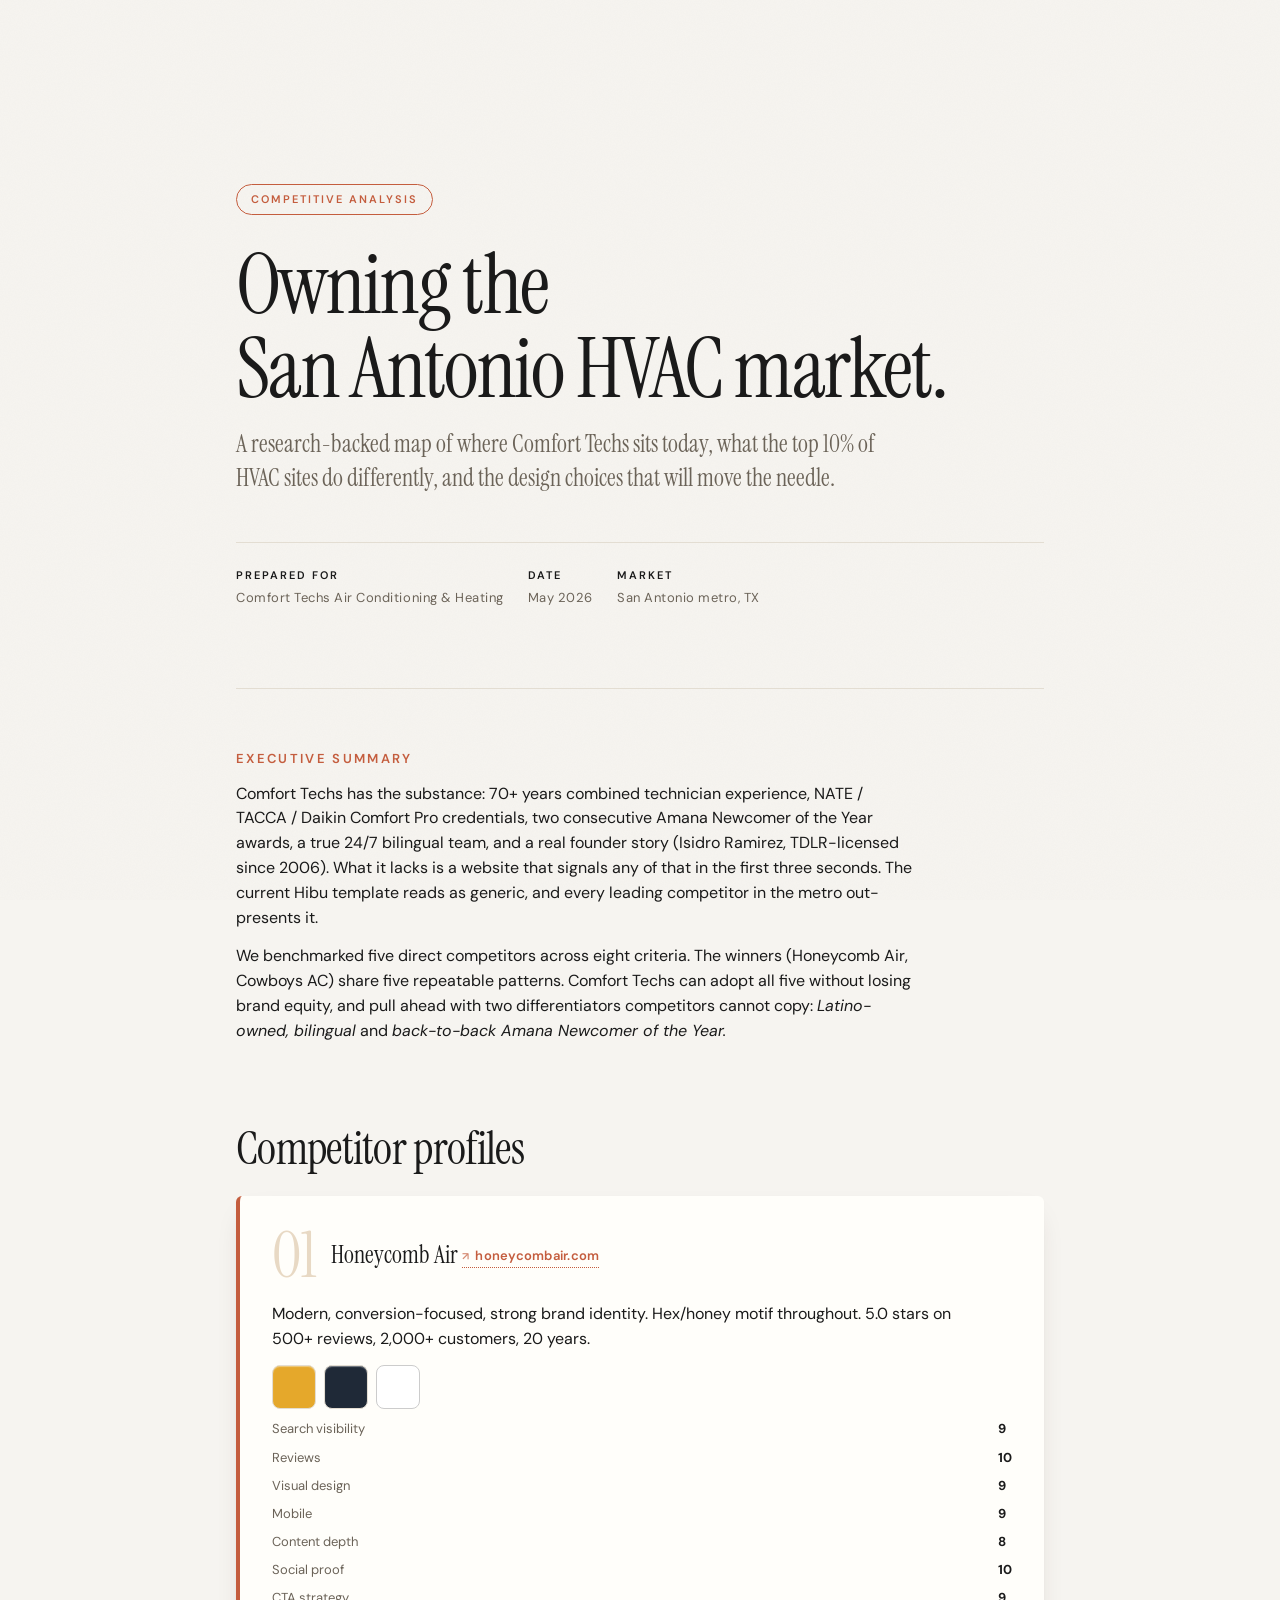
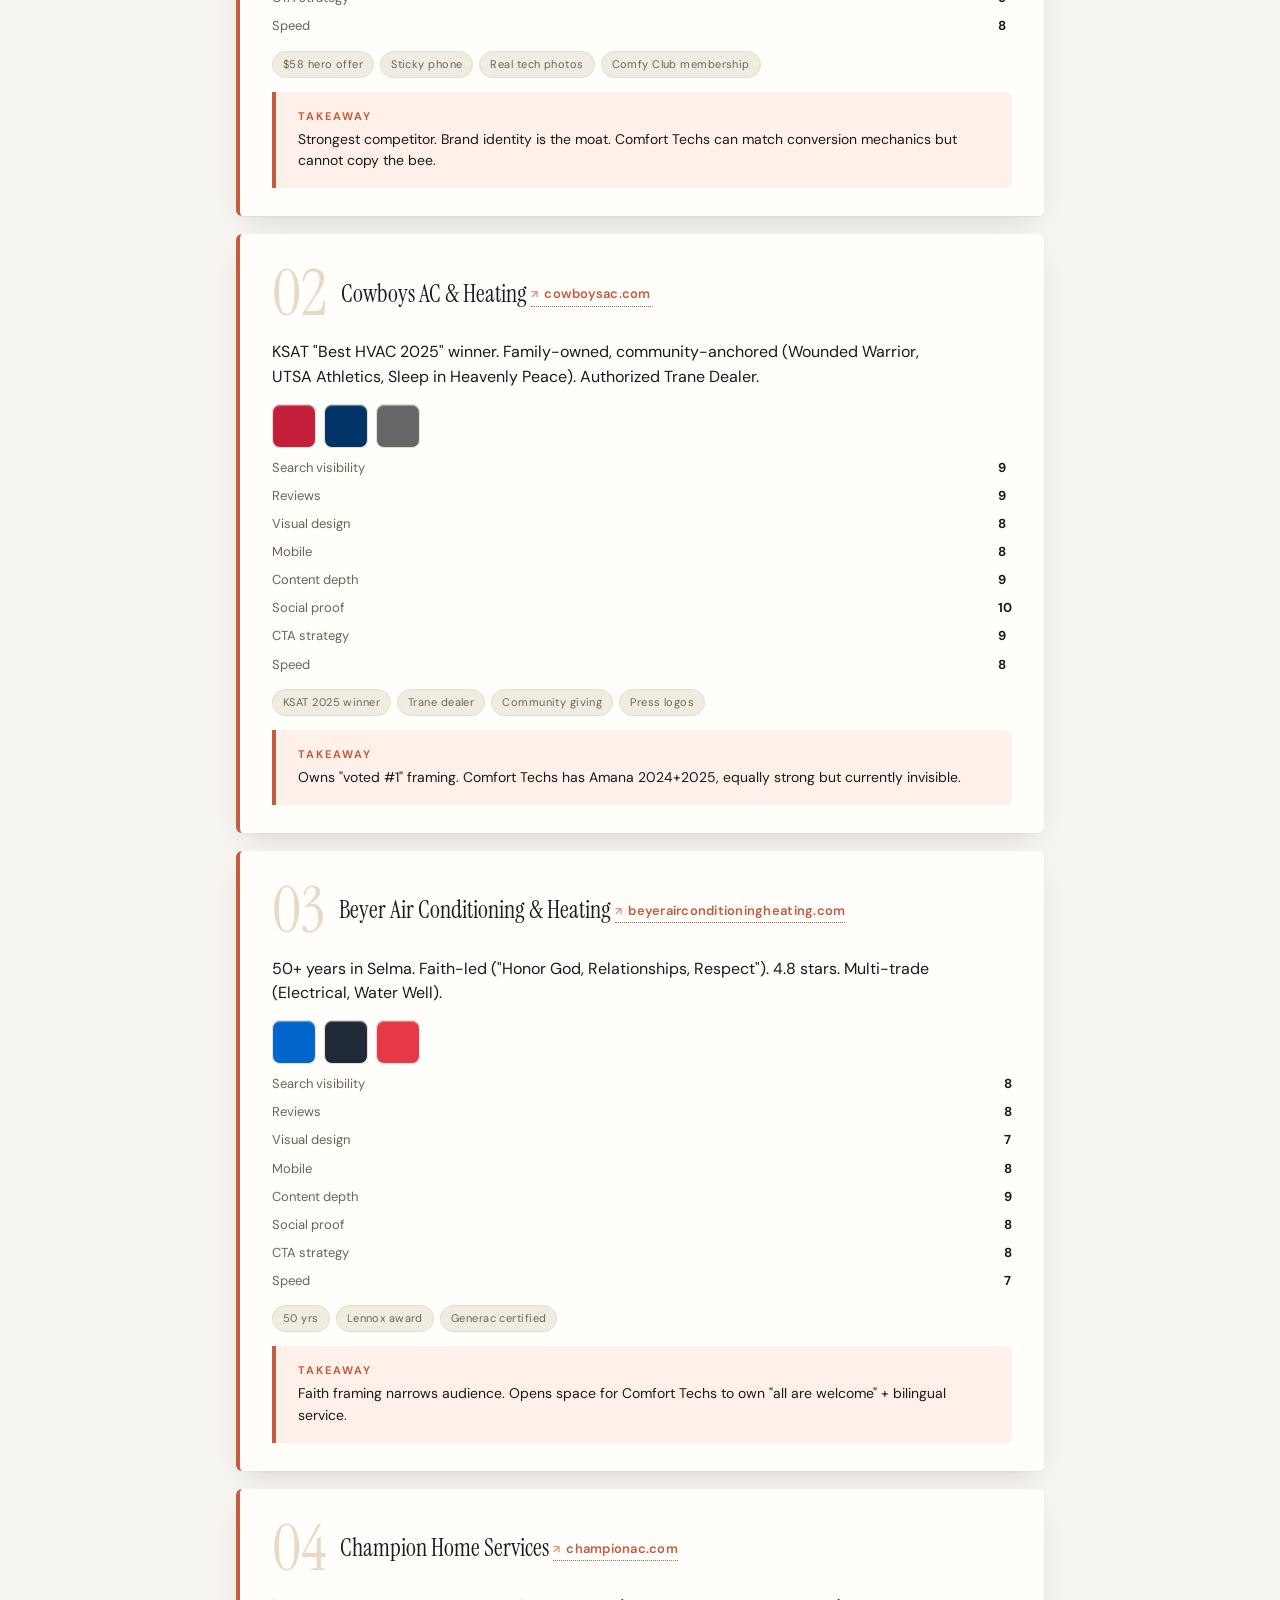
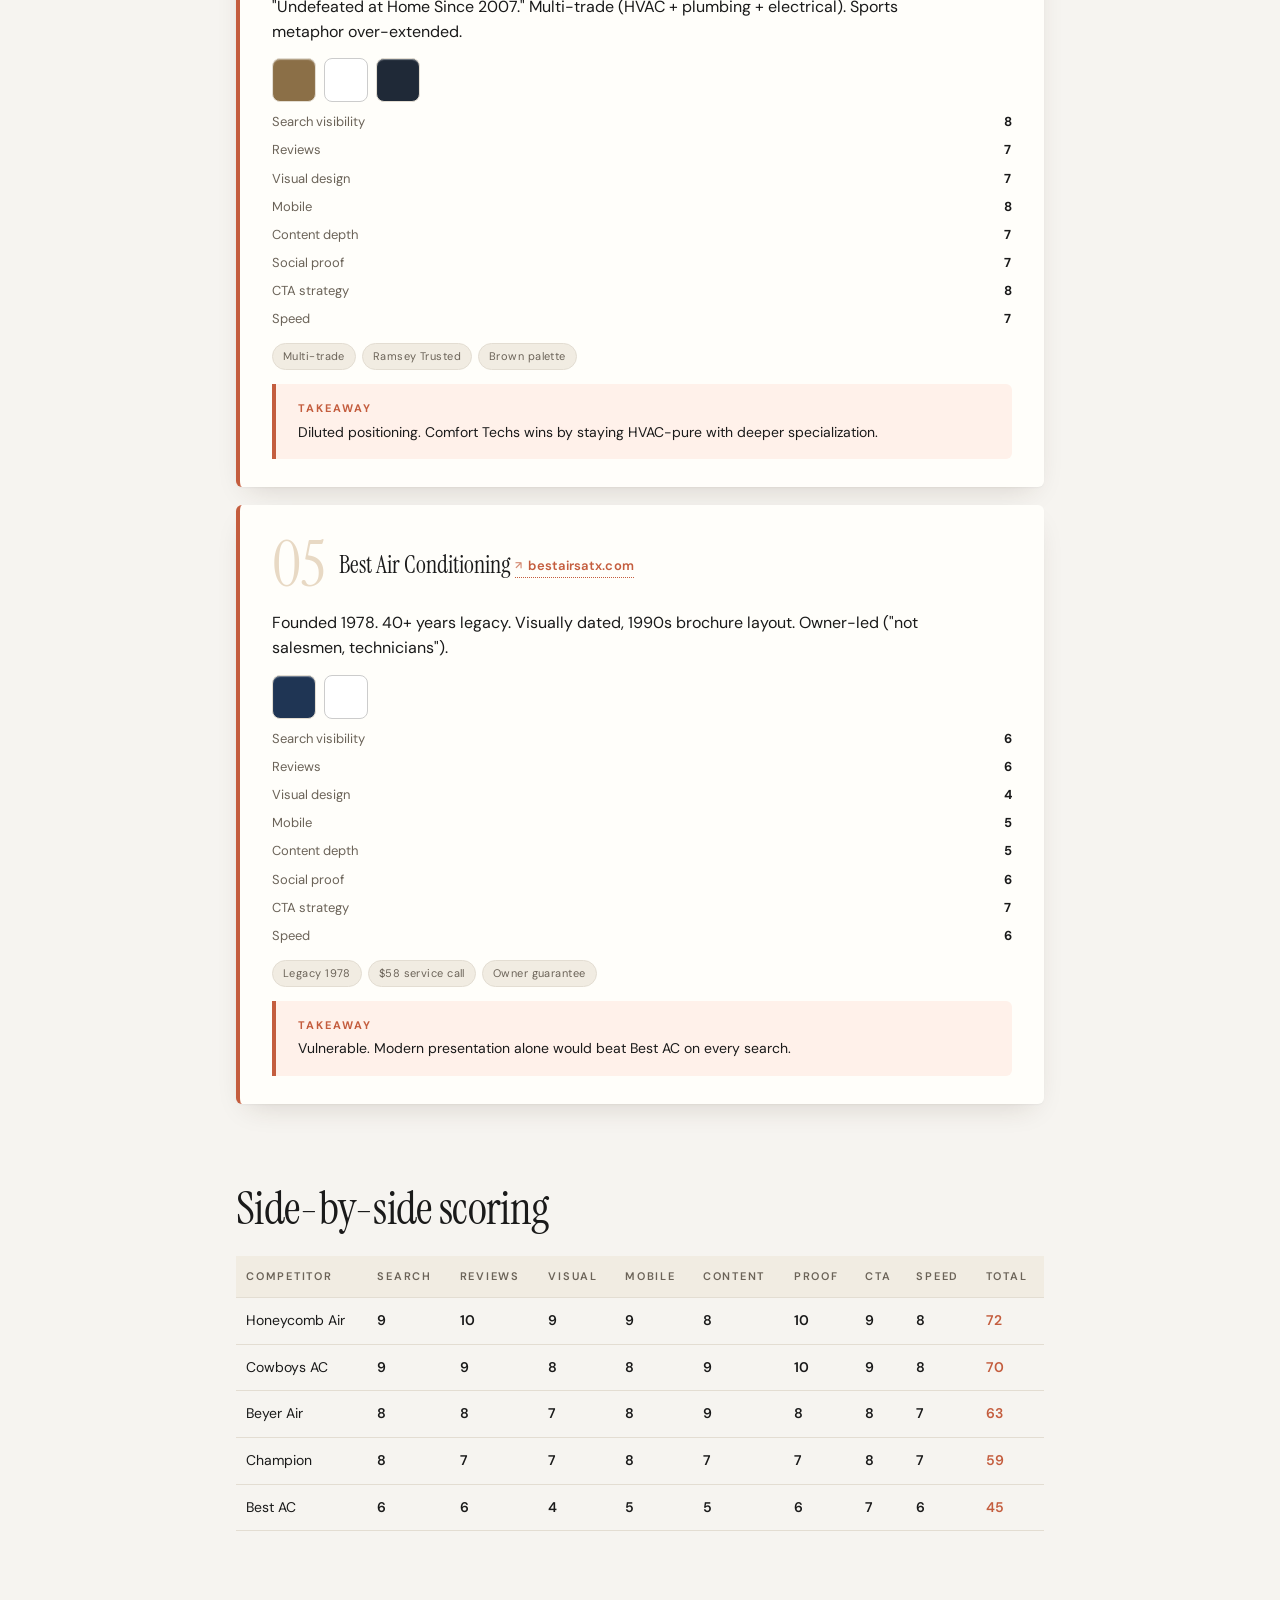
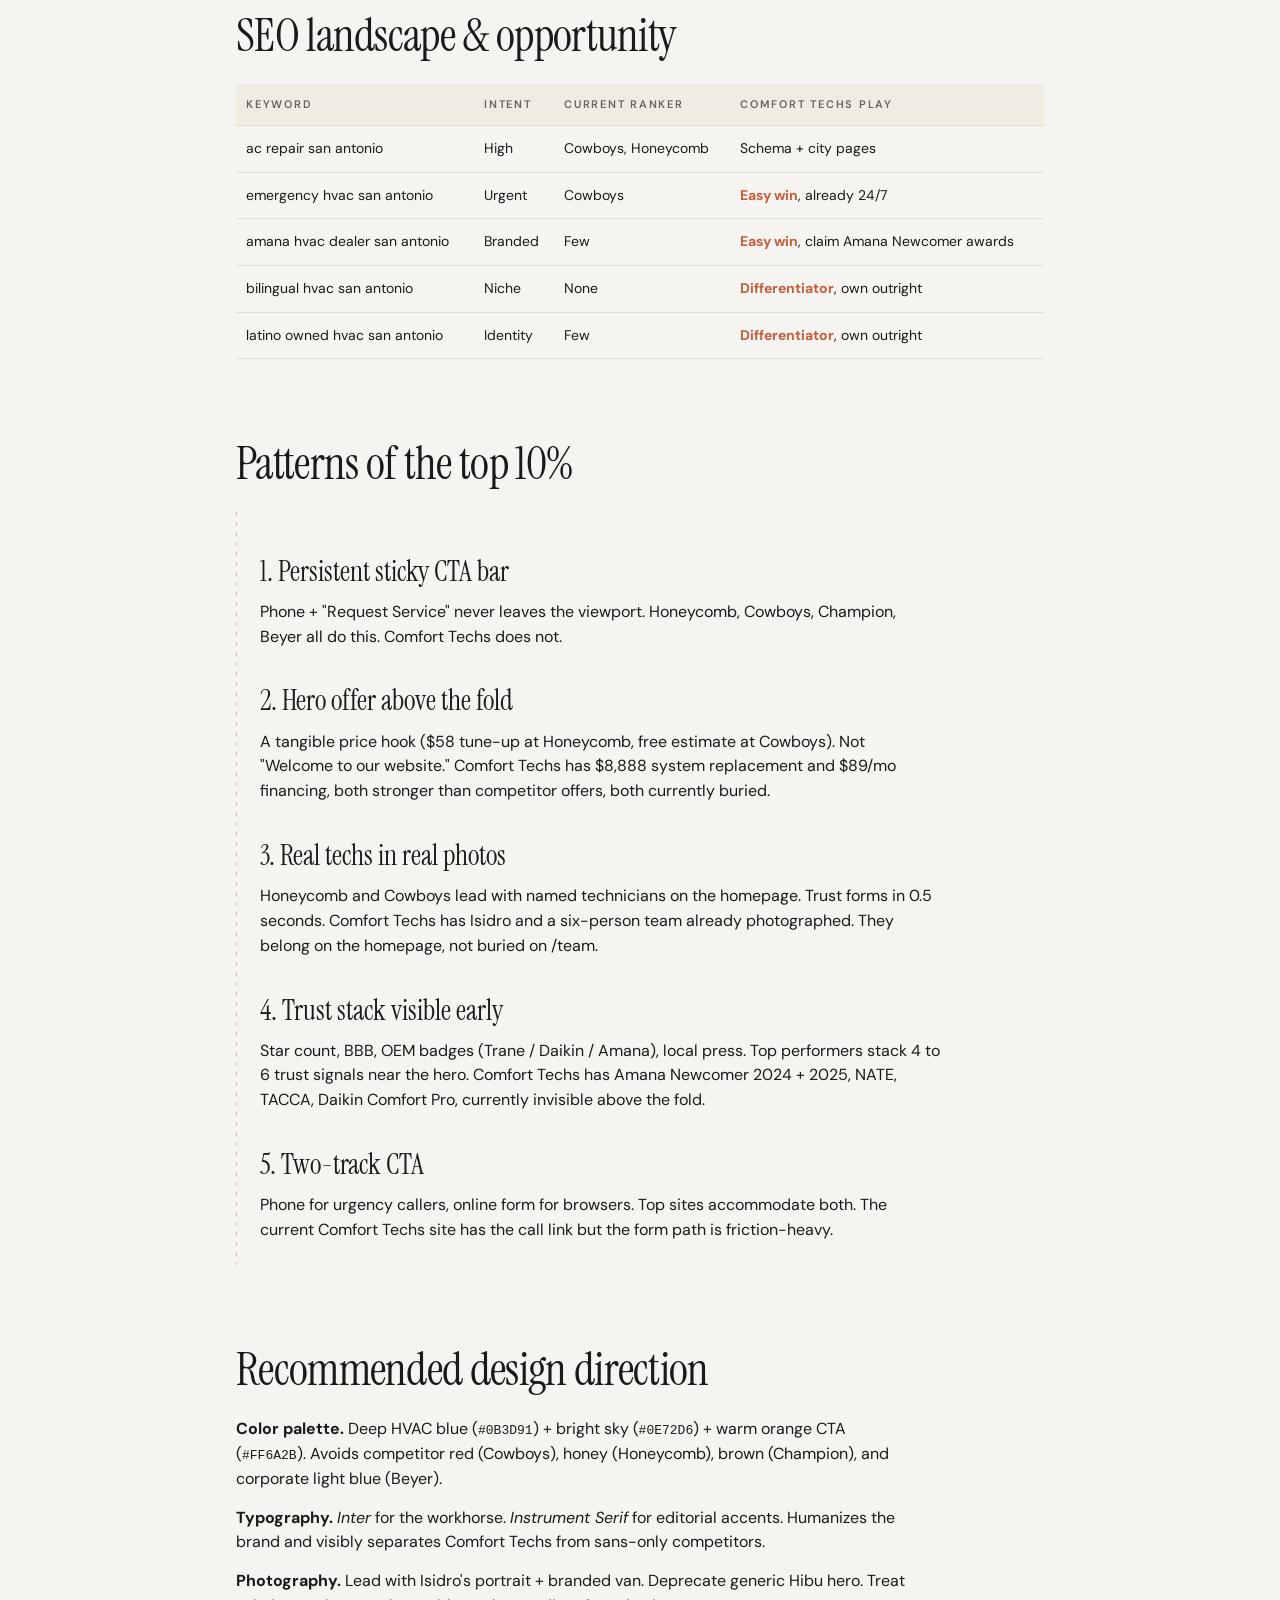
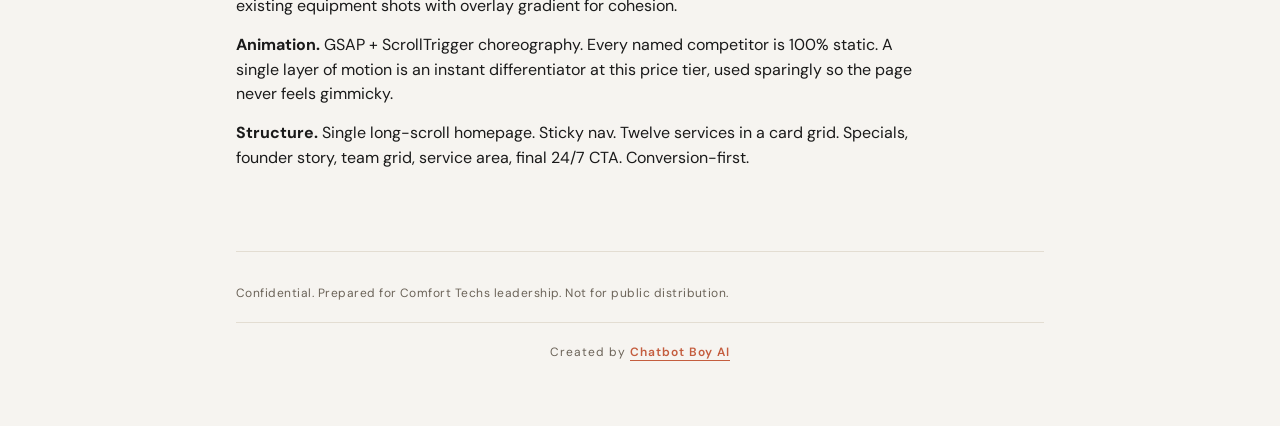
==== commit acd84ec5: "Strip em-dashes from all user-facing copy Replaced 25+ em-dashes across hero, services, specials, se" ====
--- a/site/competitive-analysis.html
+++ b/site/competitive-analysis.html
@@ -4,7 +4,7 @@
 <meta charset="utf-8">
 <meta name="viewport" content="width=device-width,initial-scale=1">
 <meta name="robots" content="noindex, nofollow">
-<title>Comfort Techs — Competitive Analysis Report</title>
+<title>Comfort Techs | Competitive Analysis Report</title>
 <link rel="preconnect" href="https://fonts.googleapis.com">
 <link rel="preconnect" href="https://fonts.gstatic.com" crossorigin>
 <link href="https://fonts.googleapis.com/css2?family=DM+Sans:wght@400;500;600;700&family=Instrument+Serif&display=swap" rel="stylesheet">
@@ -92,7 +92,7 @@
   </header>
 
   <h4>Executive Summary</h4>
-  <p>Comfort Techs has the substance: 70+ years combined technician experience, NATE / TACCA / Daikin Comfort Pro credentials, two consecutive Amana Newcomer of the Year awards, a true 24/7 bilingual team, and a real founder story (Isidro Ramirez, TDLR-licensed since 2006). What it lacks is a website that signals any of that in the first three seconds. The current Hibu template reads as generic — every leading competitor in the metro out-presents it.</p>
+  <p>Comfort Techs has the substance: 70+ years combined technician experience, NATE / TACCA / Daikin Comfort Pro credentials, two consecutive Amana Newcomer of the Year awards, a true 24/7 bilingual team, and a real founder story (Isidro Ramirez, TDLR-licensed since 2006). What it lacks is a website that signals any of that in the first three seconds. The current Hibu template reads as generic, and every leading competitor in the metro out-presents it.</p>
   <p>We benchmarked five direct competitors across eight criteria. The winners (Honeycomb Air, Cowboys AC) share five repeatable patterns. Comfort Techs can adopt all five without losing brand equity, and pull ahead with two differentiators competitors cannot copy: <i>Latino-owned, bilingual</i> and <i>back-to-back Amana Newcomer of the Year.</i></p>
 
   <h2>Competitor profiles</h2>
@@ -117,7 +117,7 @@
       <span>Speed</span><b>8</b>
     </div>
     <div class="tags"><span class="tag">$58 hero offer</span><span class="tag">Sticky phone</span><span class="tag">Real tech photos</span><span class="tag">Comfy Club membership</span></div>
-    <div class="takeaway"><b>Takeaway</b>Strongest competitor. Brand identity is the moat — Comfort Techs can match conversion mechanics; cannot copy the bee.</div>
+    <div class="takeaway"><b>Takeaway</b>Strongest competitor. Brand identity is the moat. Comfort Techs can match conversion mechanics but cannot copy the bee.</div>
   </div>
 
   <div class="card">
@@ -140,7 +140,7 @@
       <span>Speed</span><b>8</b>
     </div>
     <div class="tags"><span class="tag">KSAT 2025 winner</span><span class="tag">Trane dealer</span><span class="tag">Community giving</span><span class="tag">Press logos</span></div>
-    <div class="takeaway"><b>Takeaway</b>Owns "voted #1" framing. Comfort Techs has Amana 2024+2025 — equally strong, currently invisible.</div>
+    <div class="takeaway"><b>Takeaway</b>Owns "voted #1" framing. Comfort Techs has Amana 2024+2025, equally strong but currently invisible.</div>
   </div>
 
   <div class="card">
@@ -192,7 +192,7 @@
   <div class="card">
     <span class="num">05</span><span class="ctitle">Best Air Conditioning</span>
     <a class="url" href="https://www.bestairsatx.com" target="_blank" rel="noopener">bestairsatx.com</a>
-    <p style="margin-top:14px">Founded 1978. 40+ years legacy. Visually dated — 1990s brochure layout. Owner-led ("not salesmen, technicians").</p>
+    <p style="margin-top:14px">Founded 1978. 40+ years legacy. Visually dated, 1990s brochure layout. Owner-led ("not salesmen, technicians").</p>
     <div class="swatches">
       <div class="sw" style="background:#1F3554"></div>
       <div class="sw" style="background:#FFFFFF;border-color:#ccc"></div>
@@ -228,10 +228,10 @@
     <thead><tr><th>Keyword</th><th>Intent</th><th>Current ranker</th><th>Comfort Techs play</th></tr></thead>
     <tbody>
       <tr><td>ac repair san antonio</td><td>High</td><td>Cowboys, Honeycomb</td><td>Schema + city pages</td></tr>
-      <tr><td>emergency hvac san antonio</td><td>Urgent</td><td>Cowboys</td><td><b style="color:var(--terracotta)">Easy win</b> — already 24/7</td></tr>
-      <tr><td>amana hvac dealer san antonio</td><td>Branded</td><td>Few</td><td><b style="color:var(--terracotta)">Easy win</b> — claim Amana Newcomer awards</td></tr>
-      <tr><td>bilingual hvac san antonio</td><td>Niche</td><td>None</td><td><b style="color:var(--terracotta)">Differentiator</b> — own outright</td></tr>
-      <tr><td>latino owned hvac san antonio</td><td>Identity</td><td>Few</td><td><b style="color:var(--terracotta)">Differentiator</b> — own outright</td></tr>
+      <tr><td>emergency hvac san antonio</td><td>Urgent</td><td>Cowboys</td><td><b style="color:var(--terracotta)">Easy win</b>, already 24/7</td></tr>
+      <tr><td>amana hvac dealer san antonio</td><td>Branded</td><td>Few</td><td><b style="color:var(--terracotta)">Easy win</b>, claim Amana Newcomer awards</td></tr>
+      <tr><td>bilingual hvac san antonio</td><td>Niche</td><td>None</td><td><b style="color:var(--terracotta)">Differentiator</b>, own outright</td></tr>
+      <tr><td>latino owned hvac san antonio</td><td>Identity</td><td>Few</td><td><b style="color:var(--terracotta)">Differentiator</b>, own outright</td></tr>
     </tbody>
   </table>
 
@@ -241,13 +241,13 @@
     <p>Phone + "Request Service" never leaves the viewport. Honeycomb, Cowboys, Champion, Beyer all do this. Comfort Techs does not.</p>
 
     <h3>2. Hero offer above the fold</h3>
-    <p>A tangible price hook ($58 tune-up at Honeycomb, free estimate at Cowboys). Not "Welcome to our website." Comfort Techs has $8,888 system replacement and $89/mo financing — both stronger than competitor offers, both currently buried.</p>
+    <p>A tangible price hook ($58 tune-up at Honeycomb, free estimate at Cowboys). Not "Welcome to our website." Comfort Techs has $8,888 system replacement and $89/mo financing, both stronger than competitor offers, both currently buried.</p>
 
     <h3>3. Real techs in real photos</h3>
-    <p>Honeycomb and Cowboys lead with named technicians on the homepage. Trust forms in 0.5 seconds. Comfort Techs has Isidro and a six-person team already photographed — they belong on the homepage, not buried on /team.</p>
+    <p>Honeycomb and Cowboys lead with named technicians on the homepage. Trust forms in 0.5 seconds. Comfort Techs has Isidro and a six-person team already photographed. They belong on the homepage, not buried on /team.</p>
 
     <h3>4. Trust stack visible early</h3>
-    <p>Star count, BBB, OEM badges (Trane / Daikin / Amana), local press. Top performers stack 4–6 trust signals near the hero. Comfort Techs has Amana Newcomer 2024 + 2025, NATE, TACCA, Daikin Comfort Pro — currently invisible above the fold.</p>
+    <p>Star count, BBB, OEM badges (Trane / Daikin / Amana), local press. Top performers stack 4 to 6 trust signals near the hero. Comfort Techs has Amana Newcomer 2024 + 2025, NATE, TACCA, Daikin Comfort Pro, currently invisible above the fold.</p>
 
     <h3>5. Two-track CTA</h3>
     <p>Phone for urgency callers, online form for browsers. Top sites accommodate both. The current Comfort Techs site has the call link but the form path is friction-heavy.</p>
@@ -255,13 +255,13 @@
 
   <h2>Recommended design direction</h2>
   <p><b>Color palette.</b> Deep HVAC blue (<code>#0B3D91</code>) + bright sky (<code>#0E72D6</code>) + warm orange CTA (<code>#FF6A2B</code>). Avoids competitor red (Cowboys), honey (Honeycomb), brown (Champion), and corporate light blue (Beyer).</p>
-  <p><b>Typography.</b> <i>Inter</i> for the workhorse. <i>Instrument Serif</i> for editorial accents — humanizes the brand and visibly separates Comfort Techs from sans-only competitors.</p>
+  <p><b>Typography.</b> <i>Inter</i> for the workhorse. <i>Instrument Serif</i> for editorial accents. Humanizes the brand and visibly separates Comfort Techs from sans-only competitors.</p>
   <p><b>Photography.</b> Lead with Isidro's portrait + branded van. Deprecate generic Hibu hero. Treat existing equipment shots with overlay gradient for cohesion.</p>
-  <p><b>Animation.</b> GSAP + ScrollTrigger choreography. Every named competitor is 100% static. A single layer of motion is an instant differentiator at this price tier — used sparingly so the page never feels gimmicky.</p>
+  <p><b>Animation.</b> GSAP + ScrollTrigger choreography. Every named competitor is 100% static. A single layer of motion is an instant differentiator at this price tier, used sparingly so the page never feels gimmicky.</p>
   <p><b>Structure.</b> Single long-scroll homepage. Sticky nav. Twelve services in a card grid. Specials, founder story, team grid, service area, final 24/7 CTA. Conversion-first.</p>
 
   <div class="foot">
-    <div>Confidential — prepared for Comfort Techs leadership. Not for public distribution.</div>
+    <div>Confidential. Prepared for Comfort Techs leadership. Not for public distribution.</div>
     <div style="width:100%; margin-top:20px; padding-top:20px; border-top:1px solid var(--hairline); text-align:center; font-size:12px; letter-spacing:0.08em;">
       Created by <a href="https://www.chatbotboy.ai/" target="_blank" rel="noopener" style="color:var(--terracotta); font-weight:600; border-bottom:1px solid var(--terracotta); text-decoration:none;">Chatbot Boy AI</a>
     </div>
